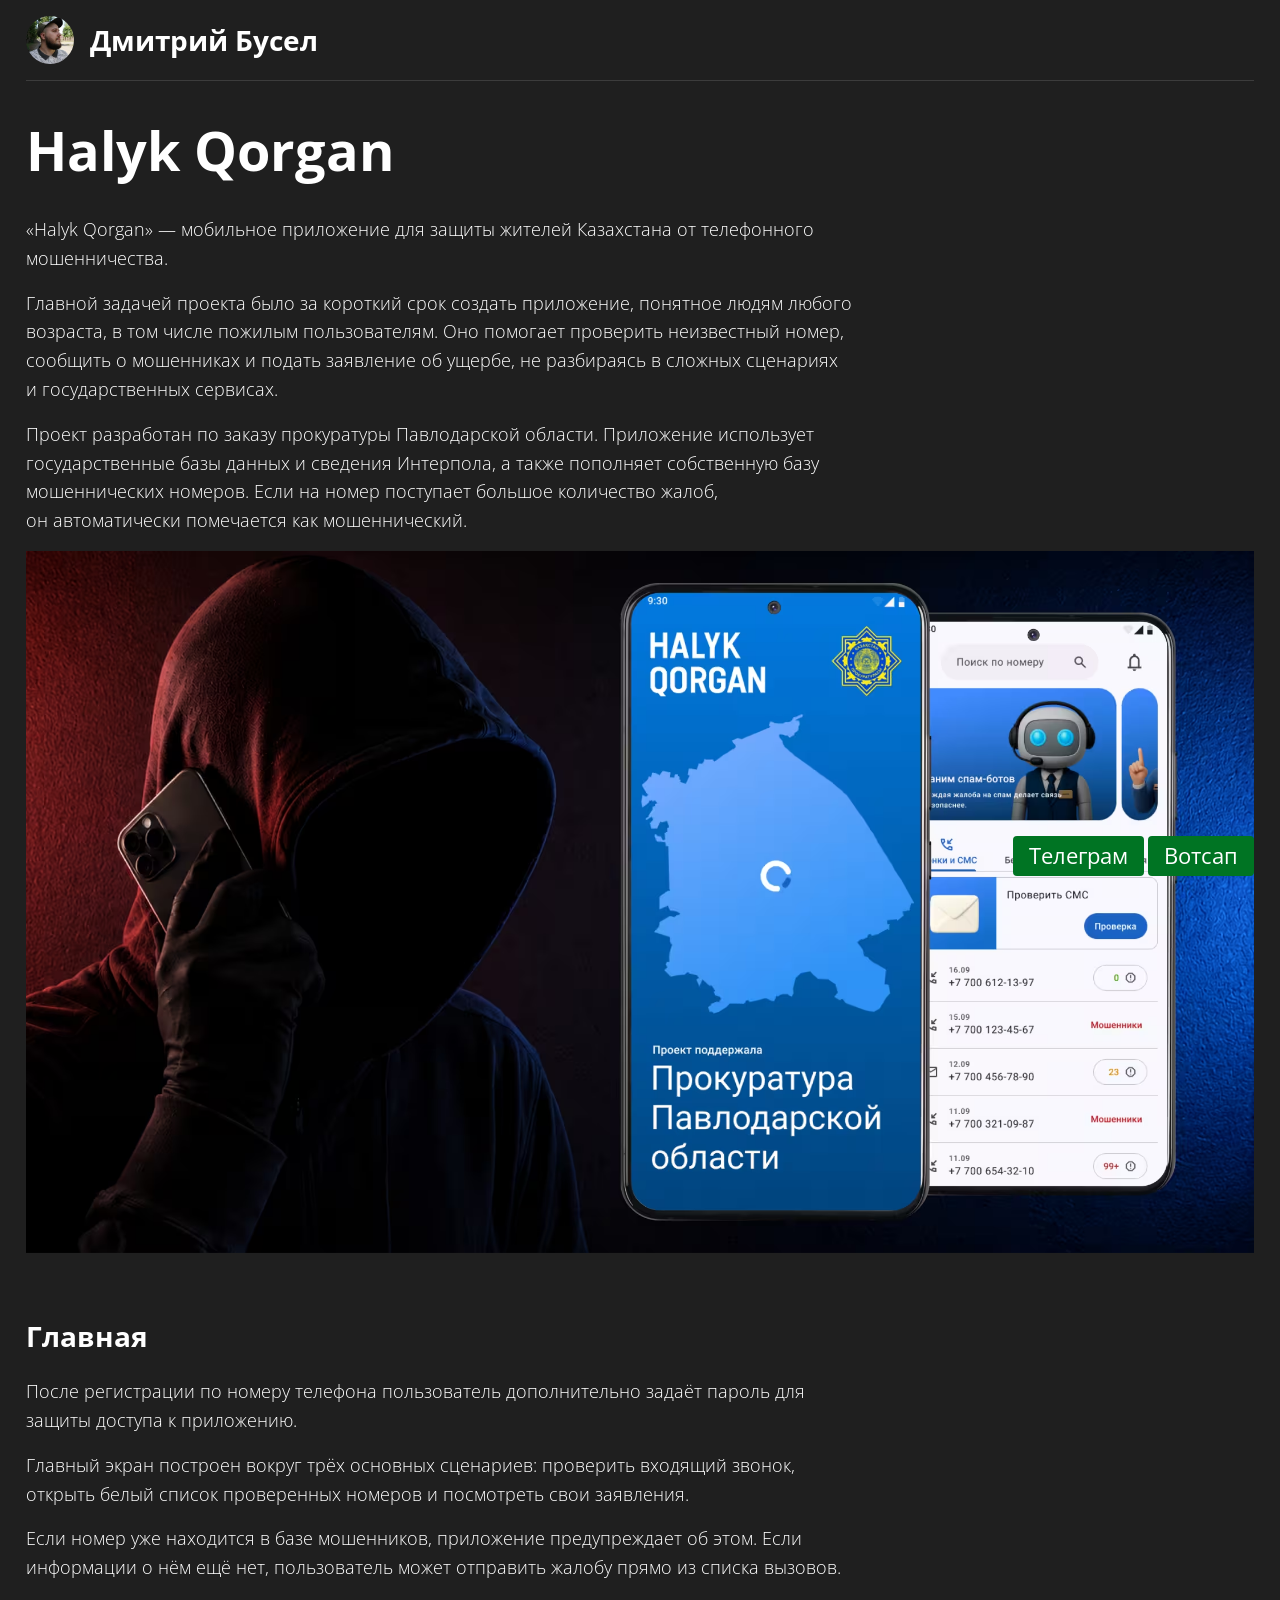
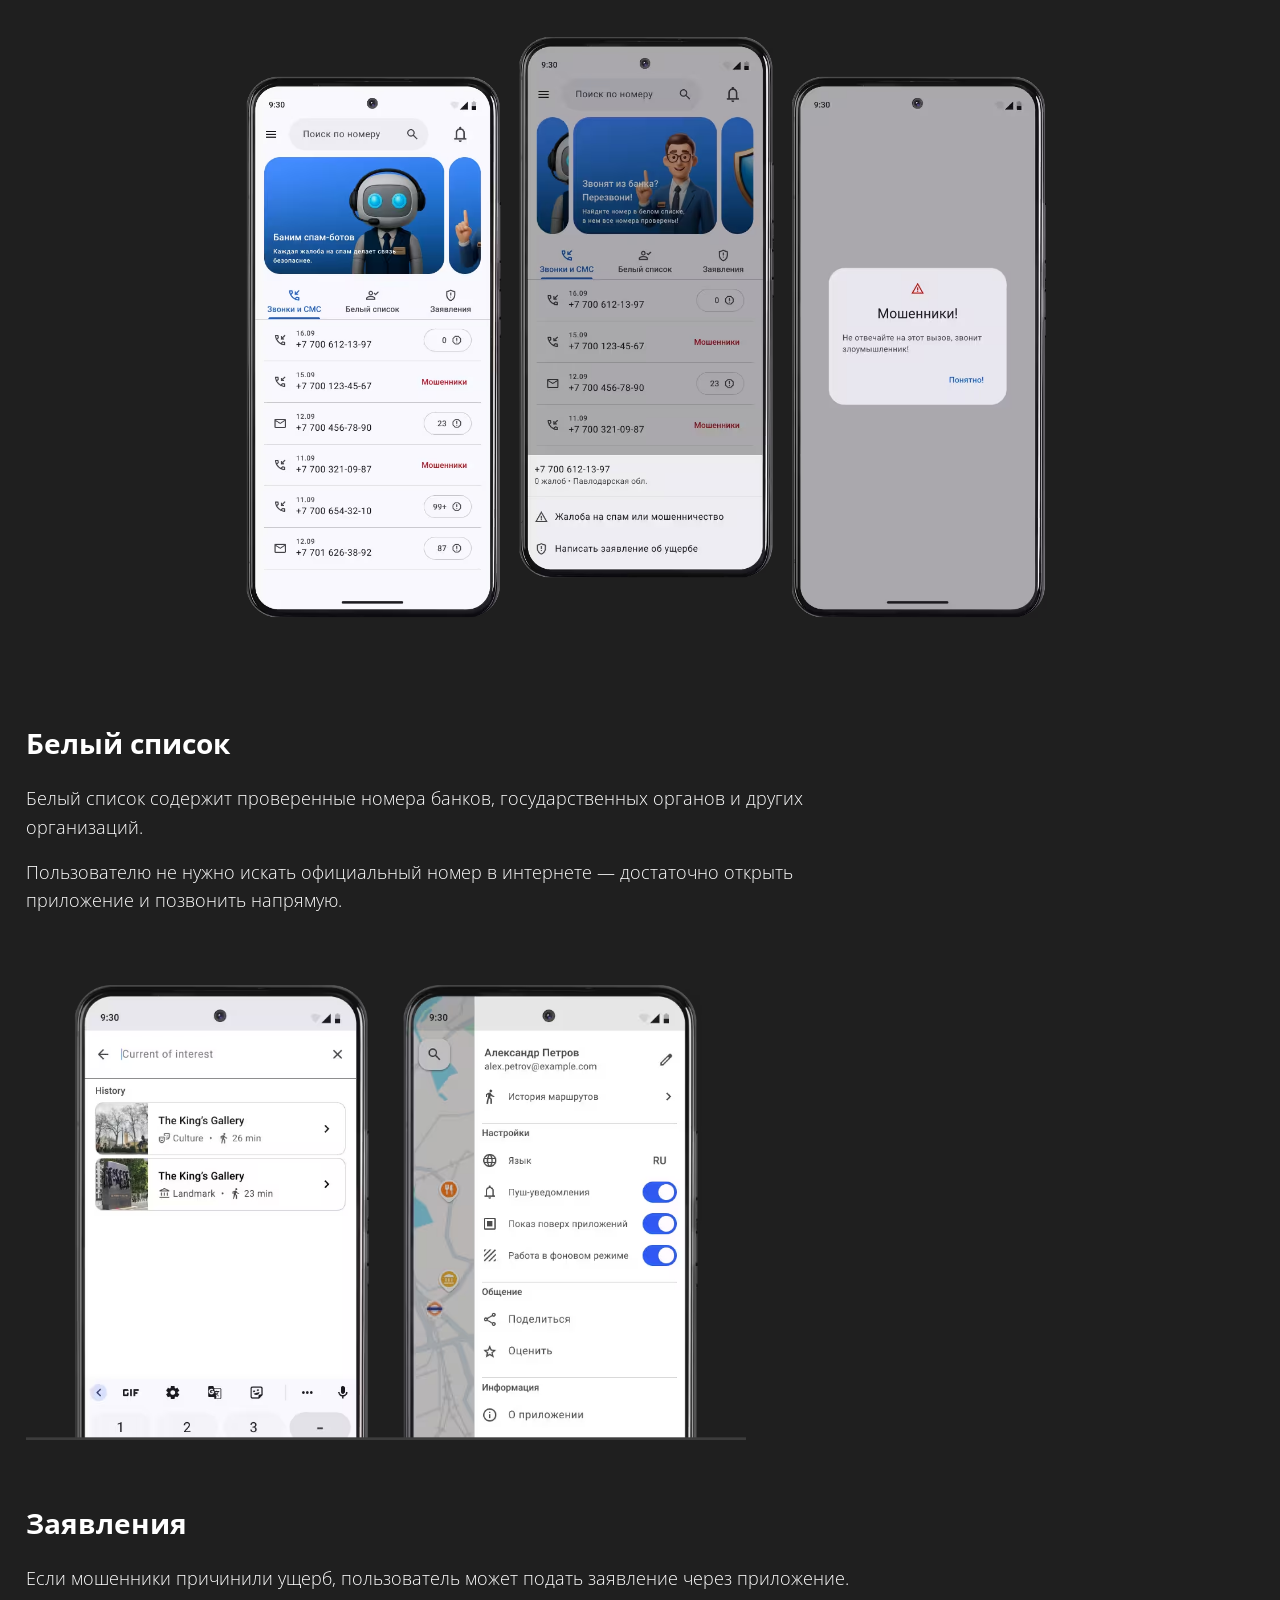
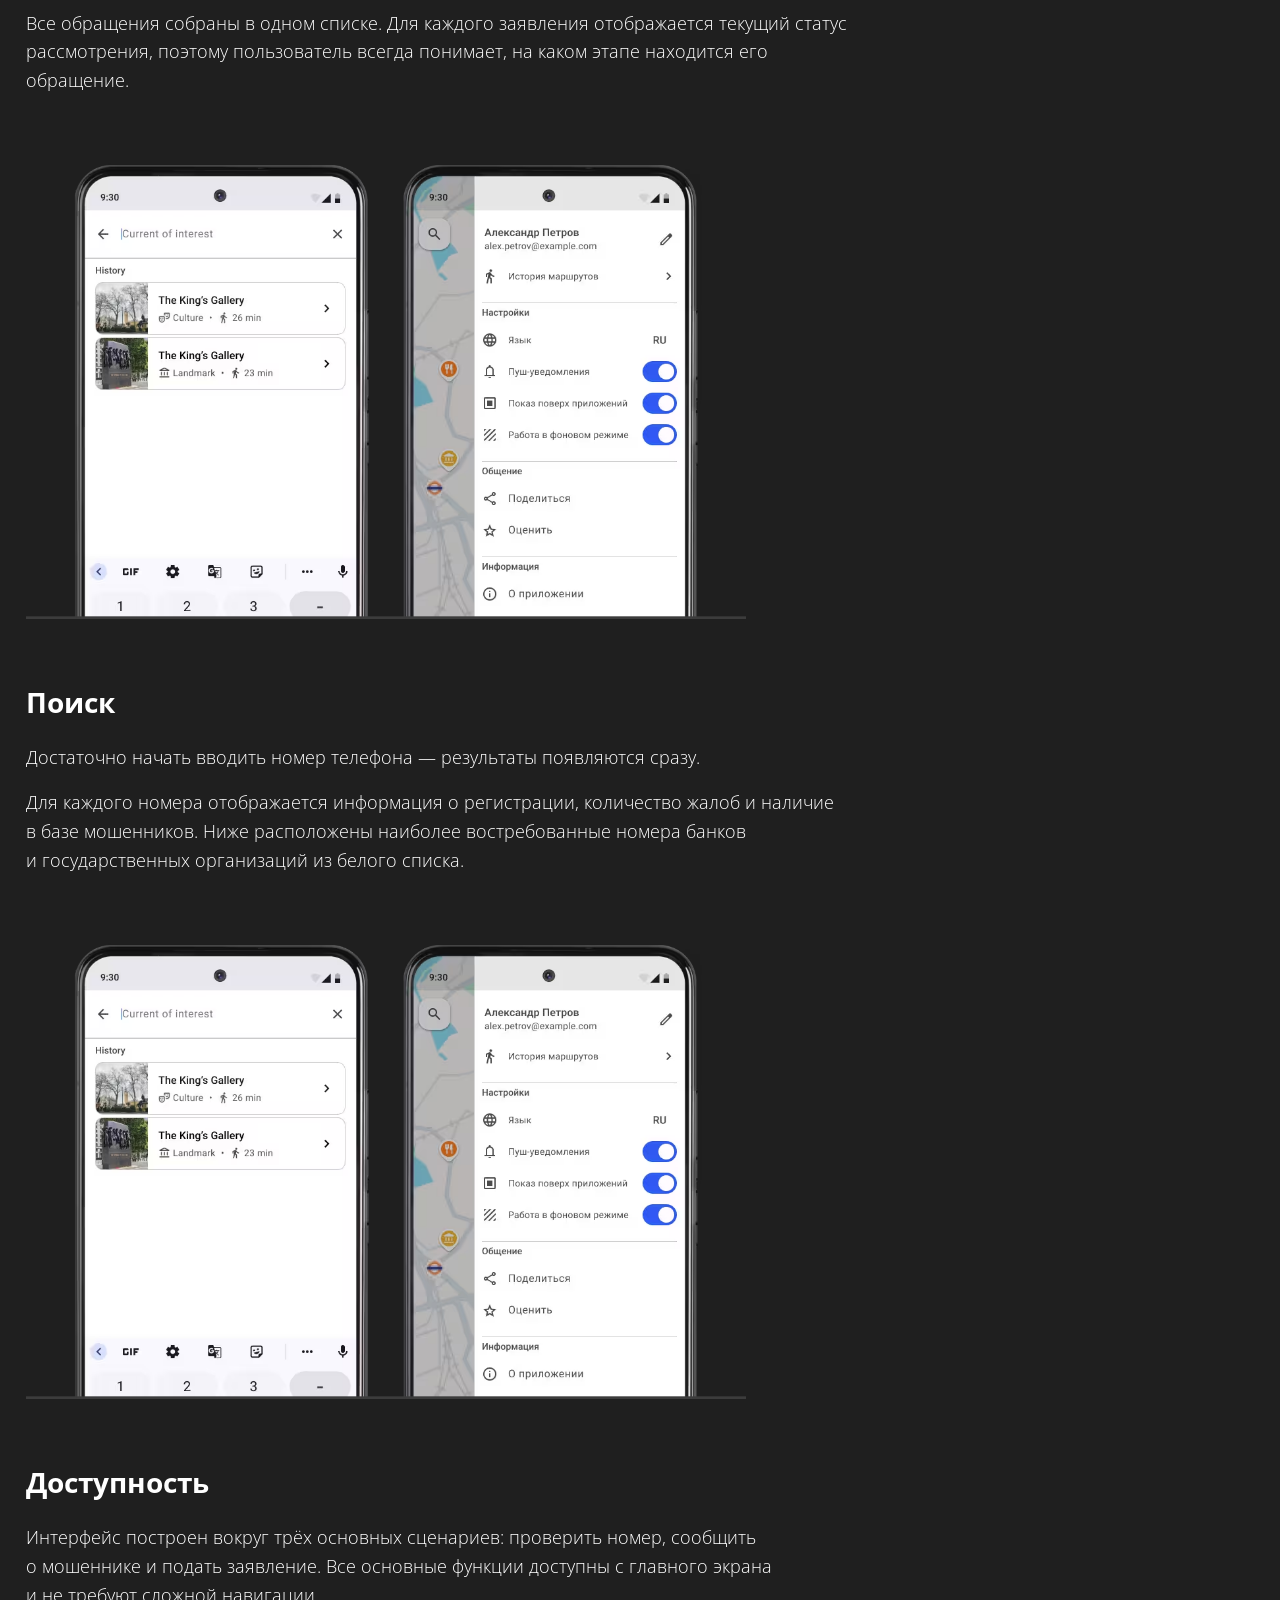
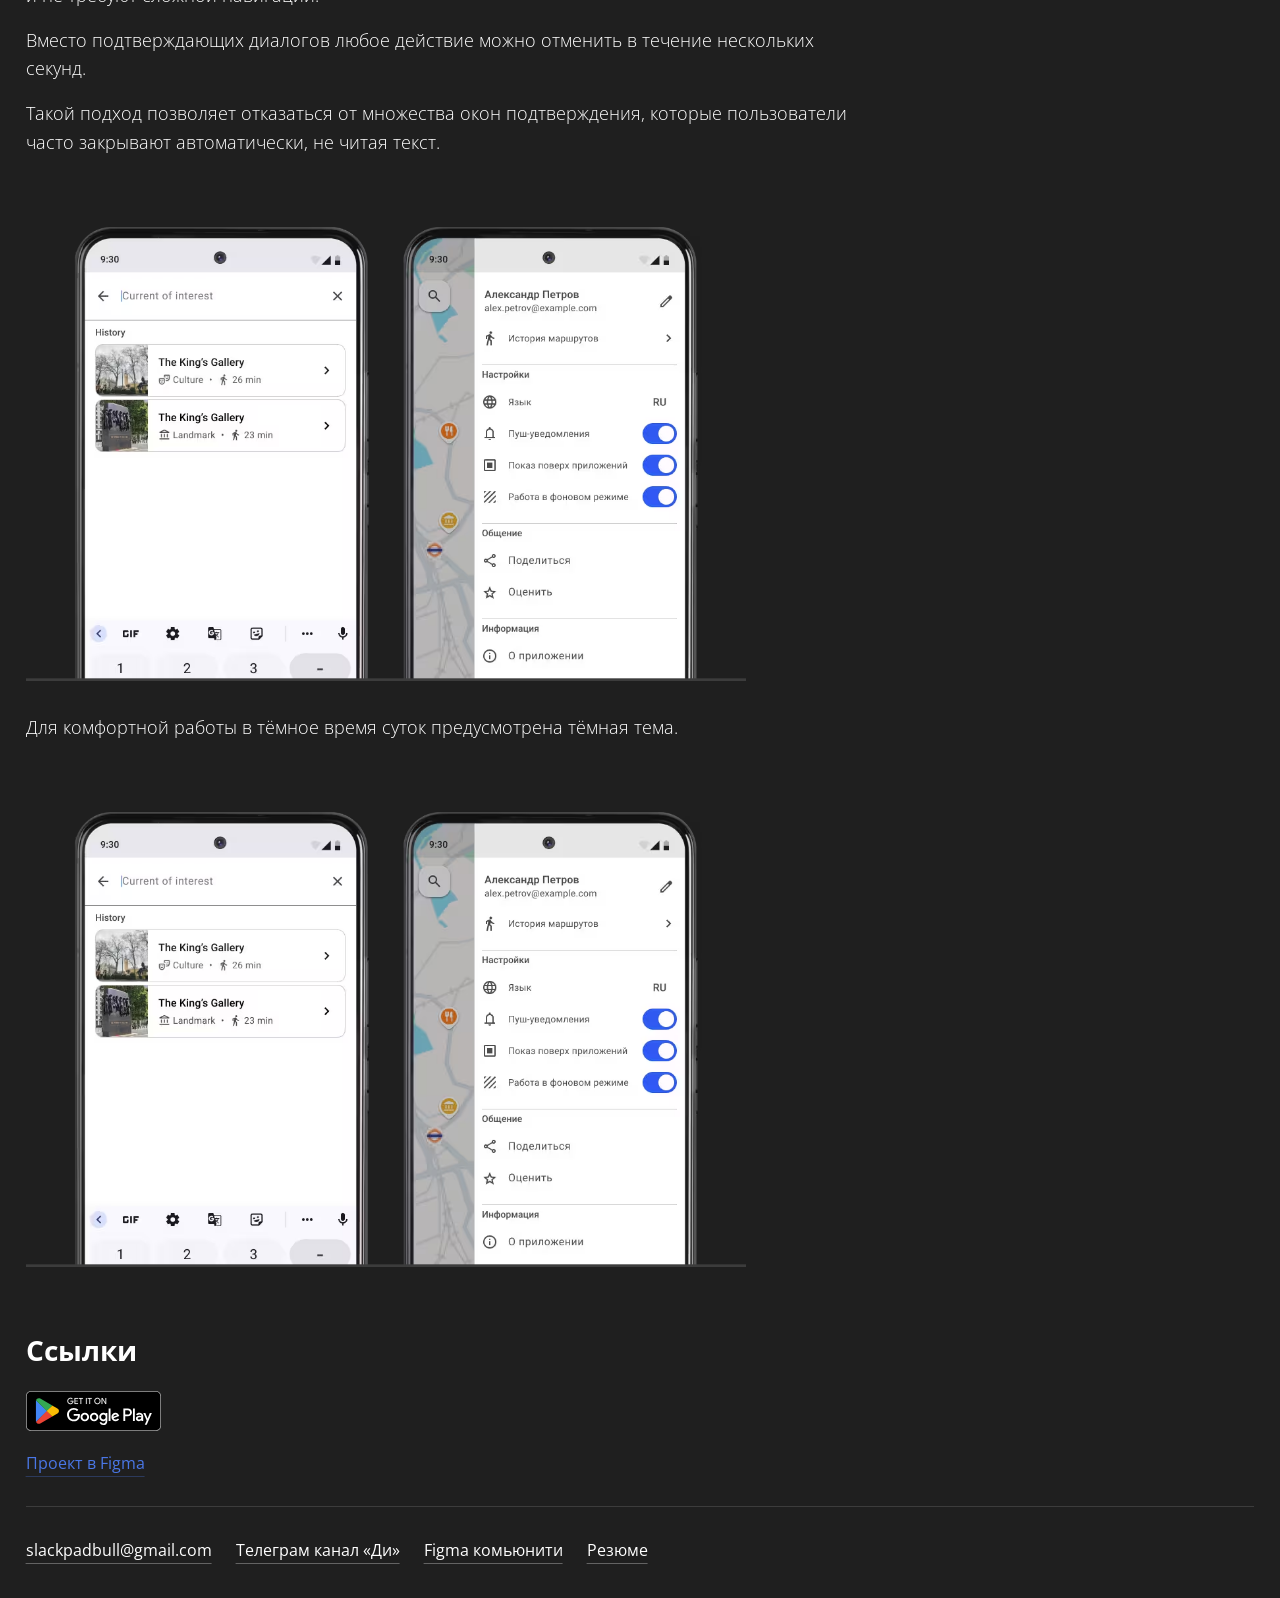
==== HalykQorgan/index.html @ b325e87c "update" ====
<!DOCTYPE html>
<html lang="ru">

<head>
  <meta charset="UTF-8">
  <meta name="viewport" content="width=device-width, initial-scale=1.0">

  <title>Приложение против мошенников</title>
  <link rel="icon" href="../assets/images/favicon.ico" type="image/x-icon" />

  <meta property="og:title" content="Приложение против мошенников" />
  <meta property="og:description"
    content="Приложение помогает определить подозрительные номера, проверить контакты банков и&nbsp;государственных организаций, сообщить о&nbsp;мошенниках и&nbsp;подать заявление, если преступникам удалось завладеть деньгами." />
  <meta property="og:image" content="./images/preview.jpg" />

  <link rel="preconnect" href="https://fonts.googleapis.com">
  <link rel="preconnect" href="https://fonts.gstatic.com" crossorigin>
  <link href="https://fonts.googleapis.com/css2?family=Open+Sans:ital,wght@0,300..800;1,300..800&display=swap"
    rel="stylesheet">

  <link rel="stylesheet" href="../assets/css/style.css">
</head>

<body>
  <header>
    <a class="me" href="/">
      <img src="../assets/images/avatar.avif" alt="" width="48" height="48">
      <h2>Дмитрий Бусел</h2>
    </a>
  </header>
  <main>
    <div class="project-loyaut">

      <h1>Halyk Qorgan</h1>
      <p>&laquo;Halyk Qorgan&raquo;&nbsp;&mdash; мобильное приложение для защиты жителей Казахстана от&nbsp;телефонного мошенничества.
      </p>
      <p>Главной задачей проекта было за&nbsp;короткий срок создать приложение, понятное людям любого возраста, в&nbsp;том числе пожилым пользователям. Оно помогает проверить неизвестный номер, сообщить о&nbsp;мошенниках и&nbsp;подать заявление об&nbsp;ущербе, не&nbsp;разбираясь в&nbsp;сложных сценариях и&nbsp;государственных сервисах.
      </p>
      <p>Проект разработан по&nbsp;заказу прокуратуры Павлодарской области. Приложение использует государственные базы данных и&nbsp;сведения Интерпола, а&nbsp;также пополняет собственную базу мошеннических номеров. Если на&nbsp;номер поступает большое количество жалоб, он&nbsp;автоматически помечается как мошеннический.
      </p>
      <div class="project-photo fill">
        <img src="./images/main.avif" alt="Приложение против мошенников">
        <!-- <p>Текст под фото</p> -->
      </div>

      <h2>Главная</h2>
      <p>После регистрации по&nbsp;номеру телефона пользователь дополнительно задаёт пароль для защиты доступа к&nbsp;приложению.
      </p>
      <p>Главный экран построен вокруг трёх основных сценариев: проверить входящий звонок, открыть белый список проверенных номеров и&nbsp;посмотреть свои заявления.</p>
      <p>Если номер уже находится в&nbsp;базе мошенников, приложение предупреждает об&nbsp;этом. Если информации о&nbsp;нём ещё нет, пользователь может отправить жалобу прямо из&nbsp;списка вызовов.</p>
      <div class="project-photo fill">
        <img src="./images/interface.avif" alt="Главная">
        <!-- <p>Текст под фото</p> -->
      </div>

      <H2>Белый список</H2>
      <P>Белый список содержит проверенные номера банков, государственных органов и&nbsp;других организаций.</P>
      <P>Пользователю не&nbsp;нужно искать официальный номер в&nbsp;интернете&nbsp;&mdash; достаточно открыть приложение и&nbsp;позвонить напрямую.</P>
      <div class="project-photo">
        <img src="./images/navigation.avif" alt="Белый список">
        <!-- <p>Текст под фото</p> -->
      </div>
      
      <h2>Заявления</h2>
      <p>Если мошенники причинили ущерб, пользователь может подать заявление через приложение.</p>
      <p>Все обращения собраны в&nbsp;одном списке. Для каждого заявления отображается текущий статус рассмотрения, поэтому пользователь всегда понимает, на&nbsp;каком этапе находится его обращение.</p>
      <div class="project-photo">
        <img src="./images/navigation.avif" alt="Заявления">
        <!-- <p>Текст под фото</p> -->
      </div>

      <h2>Поиск</h2>
      <p>Достаточно начать вводить номер телефона&nbsp;&mdash; результаты появляются сразу.</p>
      <p>Для каждого номера отображается информация о&nbsp;регистрации, количество жалоб и&nbsp;наличие в&nbsp;базе мошенников. Ниже расположены наиболее востребованные номера банков и&nbsp;государственных организаций из&nbsp;белого списка.</p>
      <div class="project-photo">
        <img src="./images/navigation.avif" alt="Поиск">
        <!-- <p>Текст под фото</p> -->
      </div>

      <h2>Доступность</h2>
      <p>Интерфейс построен вокруг трёх основных сценариев: проверить номер, сообщить о&nbsp;мошеннике и&nbsp;подать заявление. Все основные функции доступны с&nbsp;главного экрана и&nbsp;не&nbsp;требуют сложной навигации.</p>
      <p>Вместо подтверждающих диалогов любое действие можно отменить в&nbsp;течение нескольких секунд.</p>
      <p>Такой подход позволяет отказаться от&nbsp;множества окон подтверждения, которые пользователи часто закрывают автоматически, не&nbsp;читая текст.</p>
      <div class="project-photo">
        <img src="./images/navigation.avif" alt="Возможность ошибиться">
        <!-- <p>Текст под фото</p> -->
      </div>
      <p>Для комфортной работы в&nbsp;тёмное время суток предусмотрена тёмная тема.</p>
      <div class="project-photo">
        <img src="./images/navigation.avif" alt="Темная тема">
        <!-- <p>Текст под фото</p> -->
      </div>

      <h2>Ссылки</h2>

      <div class="store">
        <!-- <a class="store-button" data-store="ios" aria-label="Скачать в App Store"
          href="https://apps.apple.com/app/id6761536471">
          <img src="../assets/images/apple-badge.svg" alt="Скачать в App Store">
        </a> -->
        <a class="store-button" data-store="android" aria-label="Скачайте в Google Play"
          href="https://play.google.com/store/apps/details?id=org.nothink.travel">
          <img src="../assets/images/google-play-badge.svg" alt="Скачайте в Google Play">
        </a>
      </div>

      <a
        href="https://www.figma.com/design/fKCgX1gH9lxSCgrVWCpdST/%D0%9F%D1%80%D0%B8%D0%BB%D0%BE%D0%B6%D0%B5%D0%BD%D0%B8%D0%B5-%D0%B4%D0%BB%D1%8F-%D0%BF%D1%80%D0%BE%D0%B3%D1%83%D0%BB%D0%BE%D0%BA?node-id=0-1&t=gXDpwnlabwWpsaX4-1">Проект
        в Figma</a>
      </div>
    </div>

  </main>

  <footer>
    <a href="mailto:slackpadbull@gmail.com" >slackpadbull@gmail.com</a>
    <a href="tg://resolve?domain=didi_designer" target="_blank">Телеграм канал «Ди»</a>
    <a href="https://www.figma.com/@didi_designer" target="_blank">Figma комьюнити</a>
    <a href="https://docs.google.com/document/d/1TFCqY5TrbKjgYmMGzJi4ApslbBW3cc6D/edit?usp=sharing&ouid=107057437017257442245&rtpof=true&sd=true"
      target="_blank">Резюме</a>
    <div class="empty"></div>
  </footer>

  <div class="contact">
    <a href="tg://resolve?domain=Busel_Dmitry" class="btn">Телеграм</a>
    <a href="https://wa.me/77007794467" target="_blank" class="btn">Вотсап</a>
  </div>
</body>

</html>
---- assets/css/style.css ----
:root {
    --bg: #1f1f1f;
    --text: #ffffff;
    --link: #4a77e6;
    --accent: #007423;
    --border: #3c3c3c;
    --radius: 4px;
}
* {
    box-sizing: border-box;
    margin: 0;
}
body {
    font-family: 'Open Sans', Arial, sans-serif;
    background: var(--bg);
    color: var(--text);
    min-height: 100vh;
    display: flex;
    flex-direction: column;
    justify-content:center;
}
main,
footer,
header,
.contact {
    width: 96%;
    margin: 0 auto;
    max-width: 1540px;
}

.contact {
    position:fixed;
    bottom: 24px;
    display: flex;
    justify-content: flex-end;
    gap: 4px;
    left: 0; 
    right: 0;
    margin: 0 auto;
    pointer-events: none;
}

h1 {
    font-size: 54px;
    font-weight: 700;
}
@media (max-width: 800px) {
    h1 {
        font-size: 34px;
    }
}
h2 {
    font-size: 28px;
    font-weight: 700;
}
p {
    font-size: 18px;
    max-width: 840px;
    line-height: 1.6;
    font-weight: 300;
}
a {
    color: var(--link);
    text-decoration: underline;
    text-underline-offset: 40%;
    text-decoration-thickness: 1px;
    text-decoration-color: color-mix(in srgb, var(--link) 30%, transparent);
    transition: 0.2s;
    font-weight: 400;
}
a:hover {
    color: var(--accent);
    text-decoration-color: color-mix(in srgb, var(--accent) 30%, transparent);
}
.btn {
    width: fit-content;
    align-items: center;
    justify-content: center;
    gap: 4px;
    padding: 4px 16px 6px;
    border-radius: var(--radius);
    text-decoration: none;
    color: var(--text);
    font-size: 22px;
    letter-spacing: 3%;
    background-color: var(--accent);
    transition: 0.2s;
    pointer-events:fill;
}
.btn:hover {
    background-color: color-mix(in srgb, var(--accent) 80%, transparent);
    color: var(--text);
}

.avatar {
    margin-top: 24px;
    position: relative;
}

.decor {
    color: var(--border);
    position: absolute;
    z-index: 1;
    border: 2px solid var(--border);
    top: -10px;
    left: 10px;
    width: 180px;
    height: 180px;
}

.avatar img {
    position: relative;
    width: 180px;
    height: 180px;
    background-color: var(--white);
    overflow: hidden; /* обрезаем лишнее */
    z-index: 2;
}

.avatar-mobile {
    display: none;
}

@media (max-width: 800px) {
    .avatar-desctop {
        display: none;
    }
    .avatar-mobile {
        display:block;
    }
}

/* =========================
LOYAUT
============================ */

main {
    display: flex;
    flex-direction: column;
    gap: 32px;
    padding: 32px 0;
    flex: 1;
}

.hero {
    display: flex;
    align-items: center;
    gap: 64px;
    padding-bottom: 32px;
    border-bottom: 1px solid var(--border);
}

.about {
    display: flex;
    flex-direction: column;
    gap: 24px;
    flex-grow: 1;
}

.about p {
    max-width: 900px;
}

.portfolio,
.portfolio-container {
    display: flex;
    flex-direction: column;
    gap: 32px;
}
.portfolio-cards {
    display: flex;
    flex-wrap: wrap;
    gap: 24px 16px;
}

.card {
    display: inline-flex;
    flex-direction: column;
    gap: 8px;
    min-width: 220px;
    cursor: pointer;
}
.card-image {
    height: 220px;
}
.card-image img {
    height: 100%;
    width: auto;
    display: block;
}
.card-title {
    height: 54px;
    width: 0;
    min-width: 100%;
    overflow: hidden;
    font-weight: 400;
}

footer {
    padding: 32px 300px 32px 0;
    display: flex;
    flex-wrap: wrap;
    gap: 16px 24px;
    border-top: 1px solid var(--border);
}
footer a,
.me {
    white-space: nowrap;
    color: #fff;
    text-decoration-color: color-mix(in srgb, var(--text) 30%, transparent);
}
footer .empty {
    height: 27px;
    width: 79px;
}

header {
    display: flex;
    gap: 12px;
    padding: 16px 0;
    border-bottom: 1px solid var(--border);
}

.me {
    display: inline-flex;
    align-items: center;
    text-decoration: none;
    gap: 16px;
}
.me img {
    border-radius: 100%;
}

.project-loyaut {
    display: flex;
    flex-direction: column;
    gap: 16px;
}

.project-loyaut h1 {
    margin-bottom: 12px;
}
.project-loyaut h2 {
    margin-top: 32px;
    margin-bottom: 6px;
}
.project-loyaut img {
    width: 100%;
}

.project-photo {
    display: flex;
    flex-direction: column;
    gap: 8px;
    max-width: 720px;
    margin-bottom: 16px;
}

.project-photo p {
    font-size: 16px;
}

.fill {
    max-width: none;
}

.store {
    display: flex;
    gap: 8px;
}

.store-button {
    width: 135px;
}
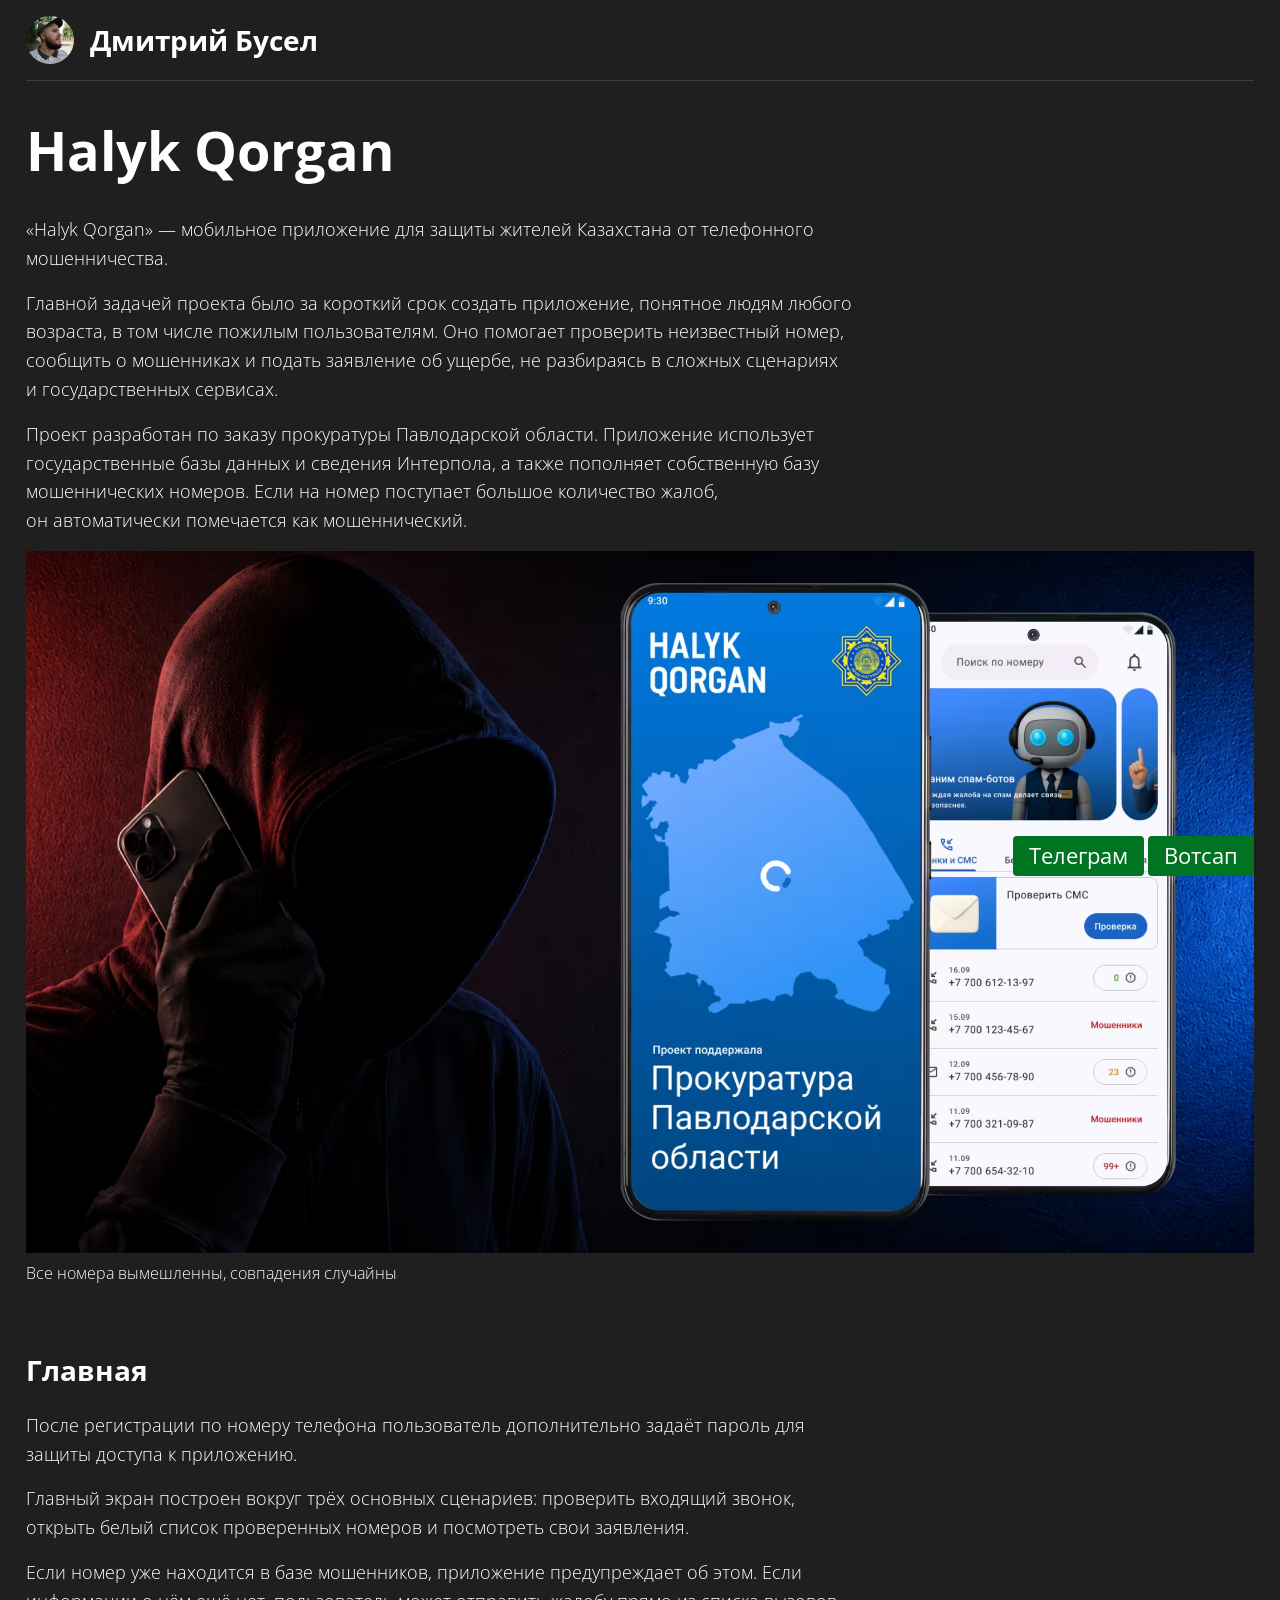
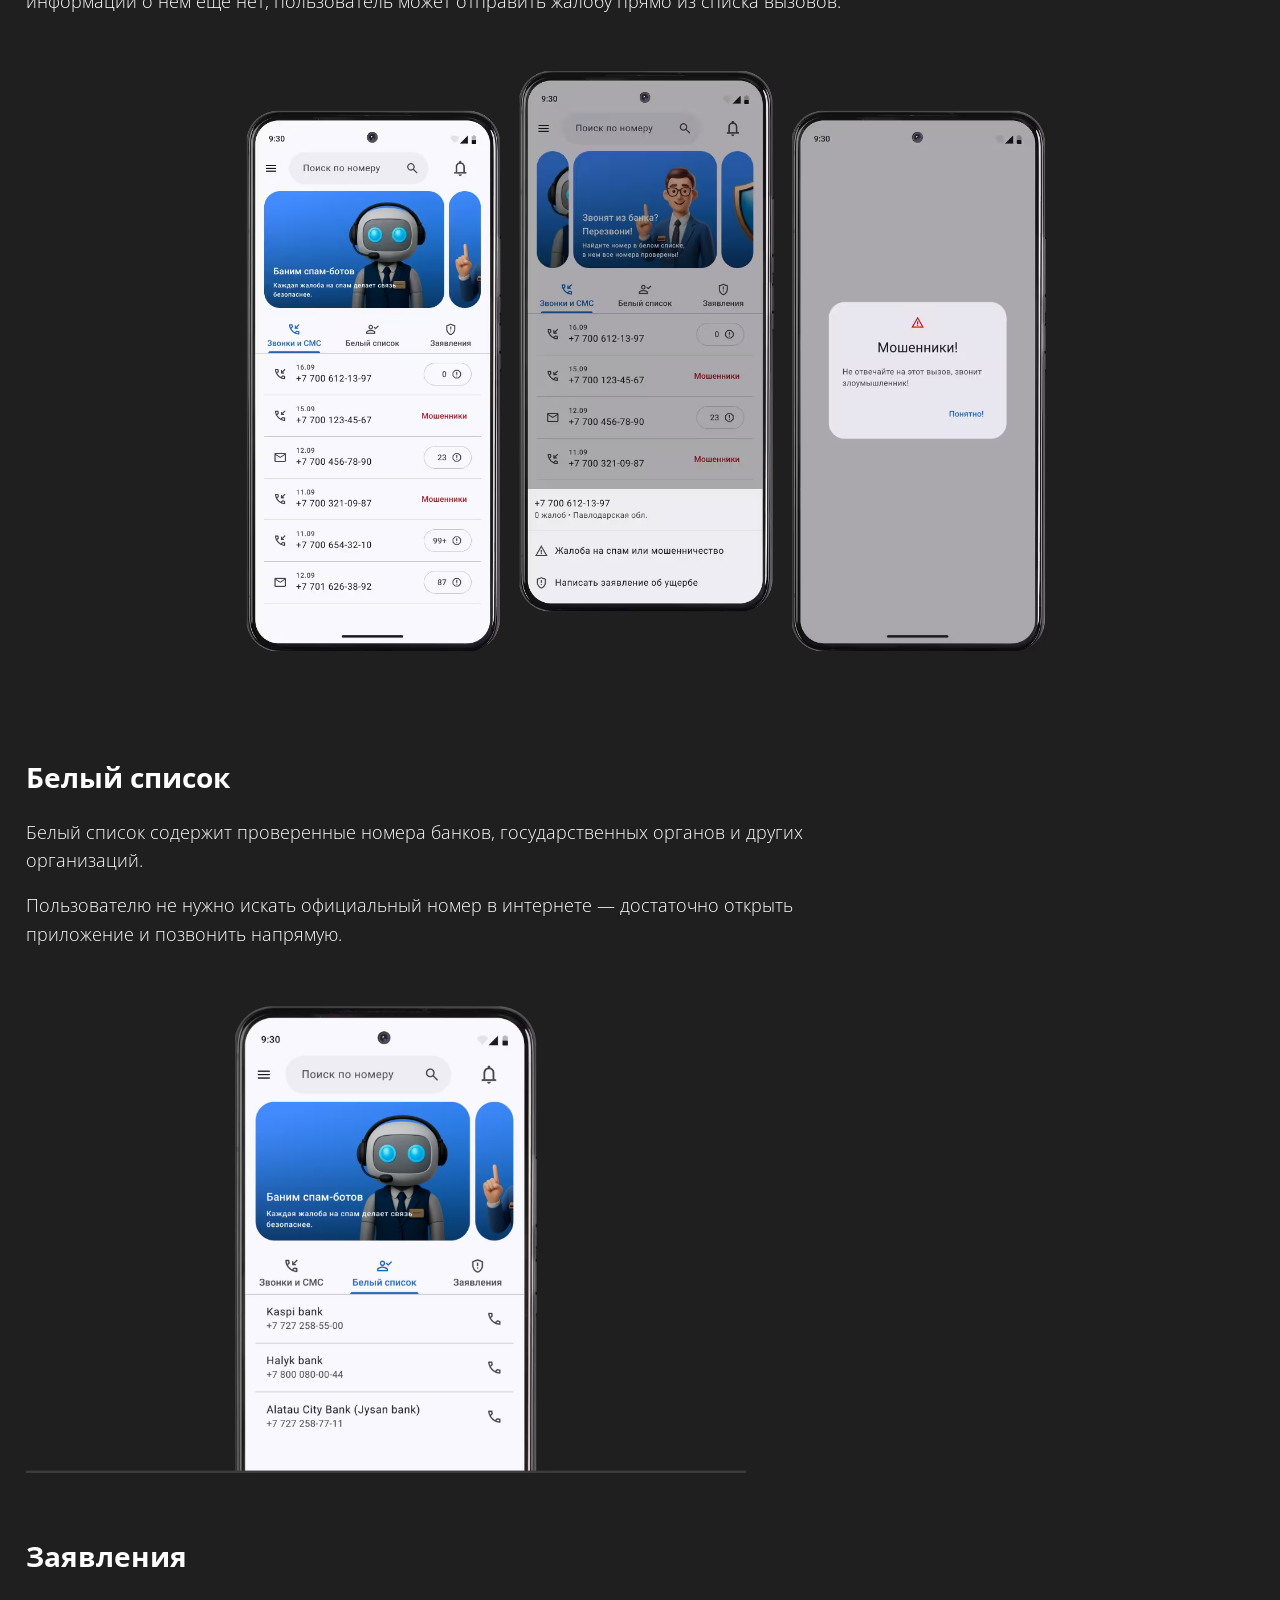
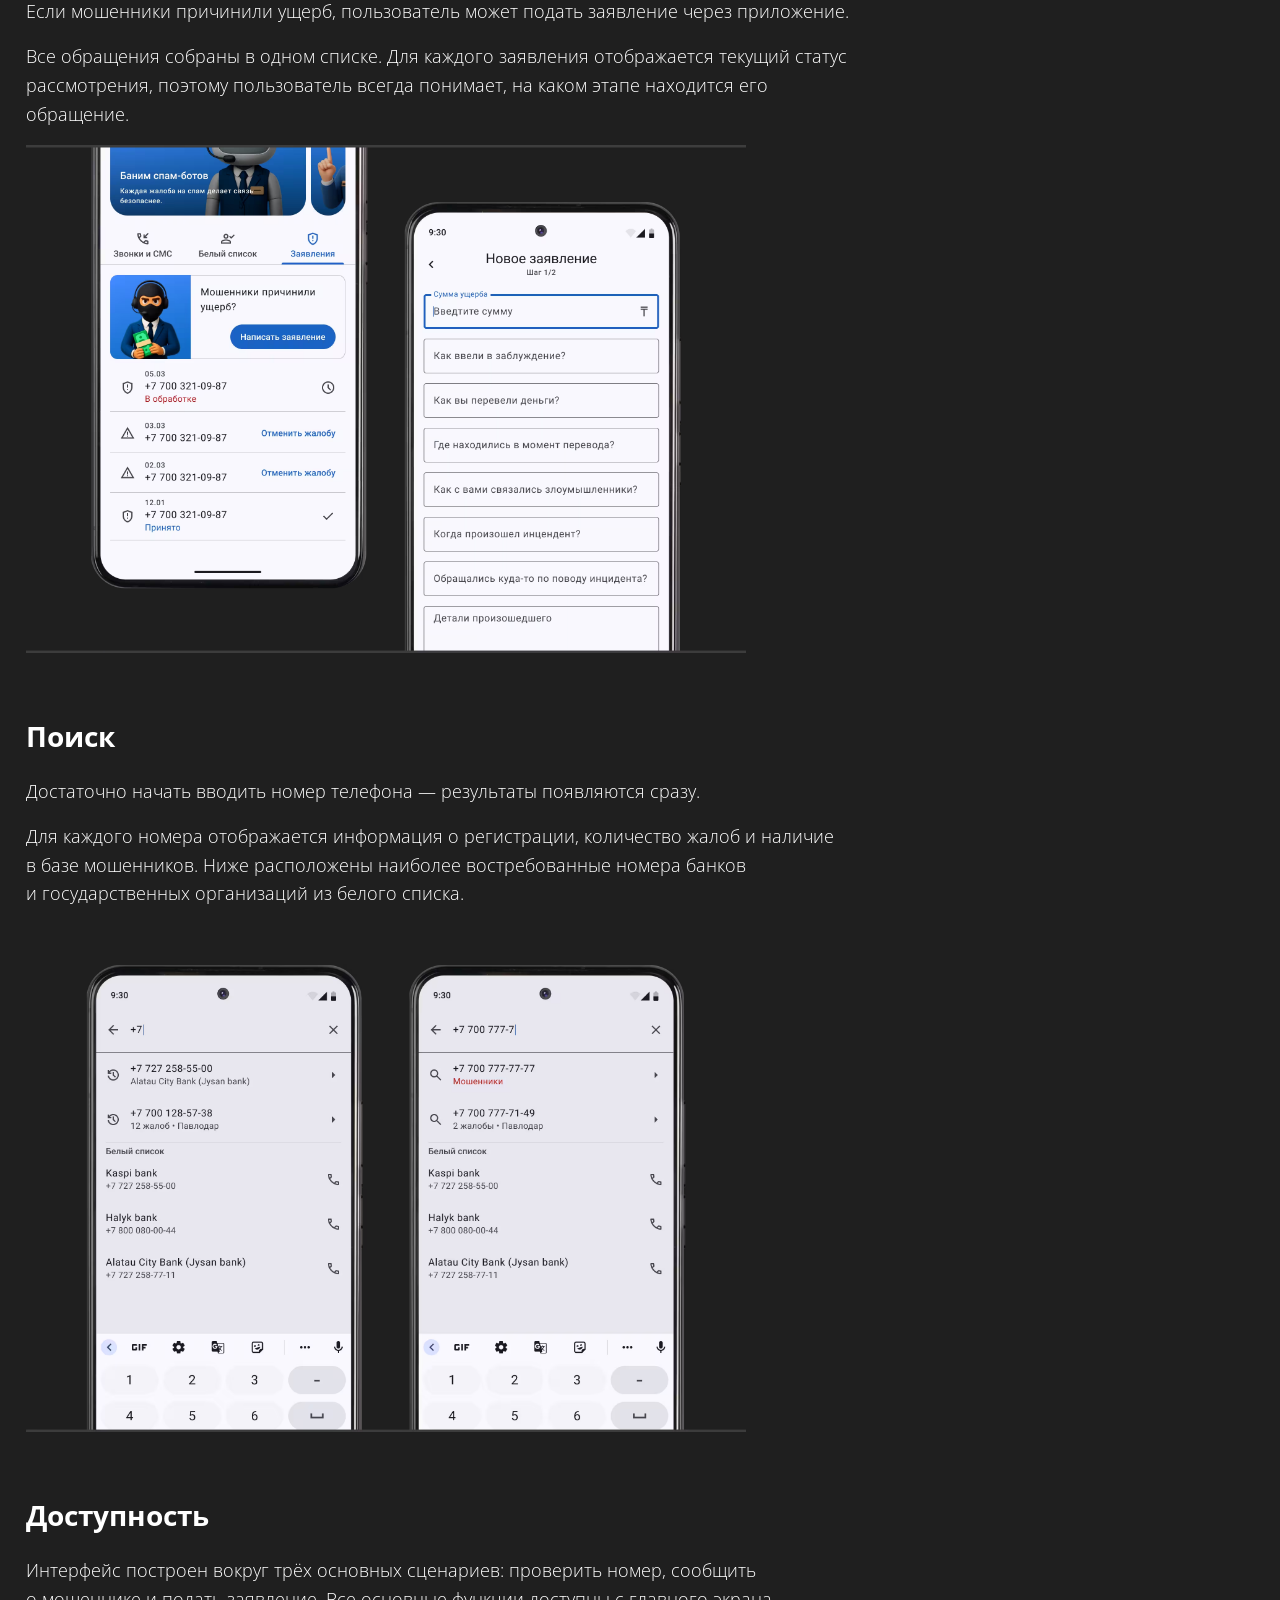
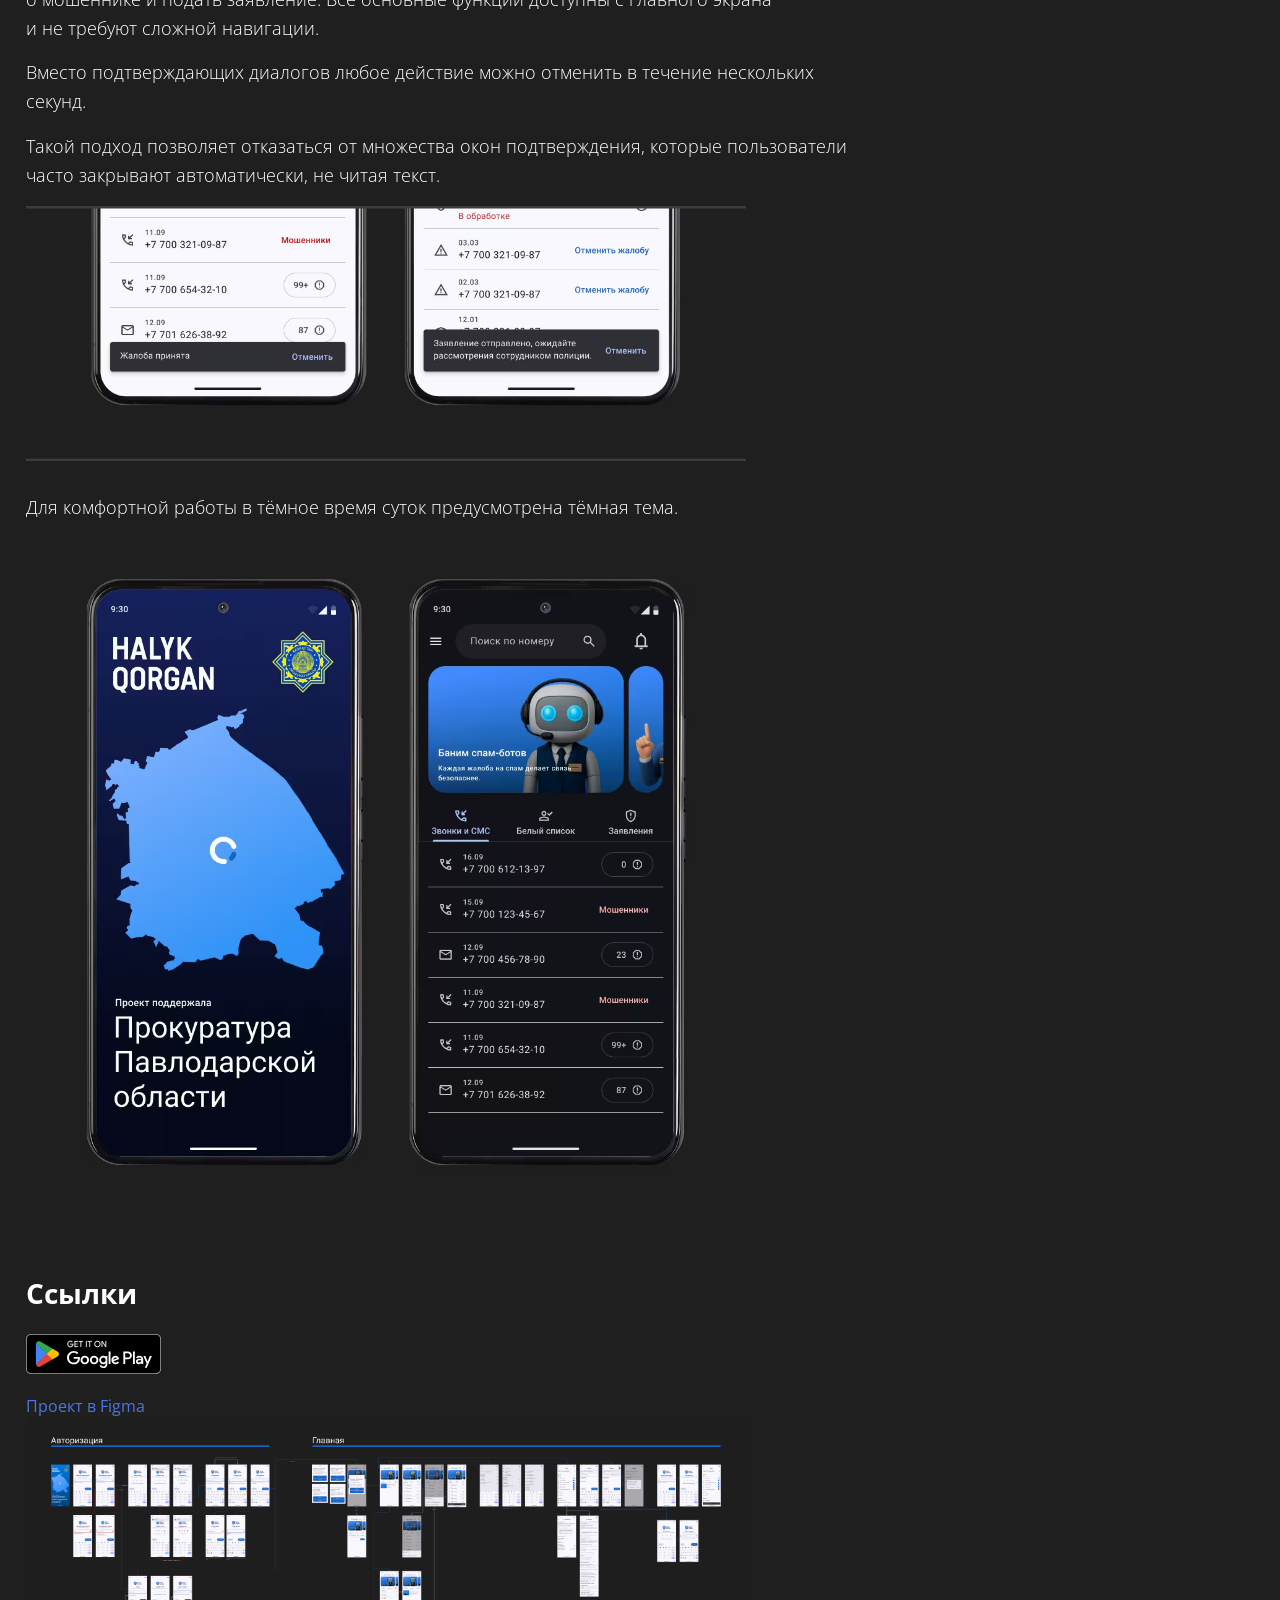
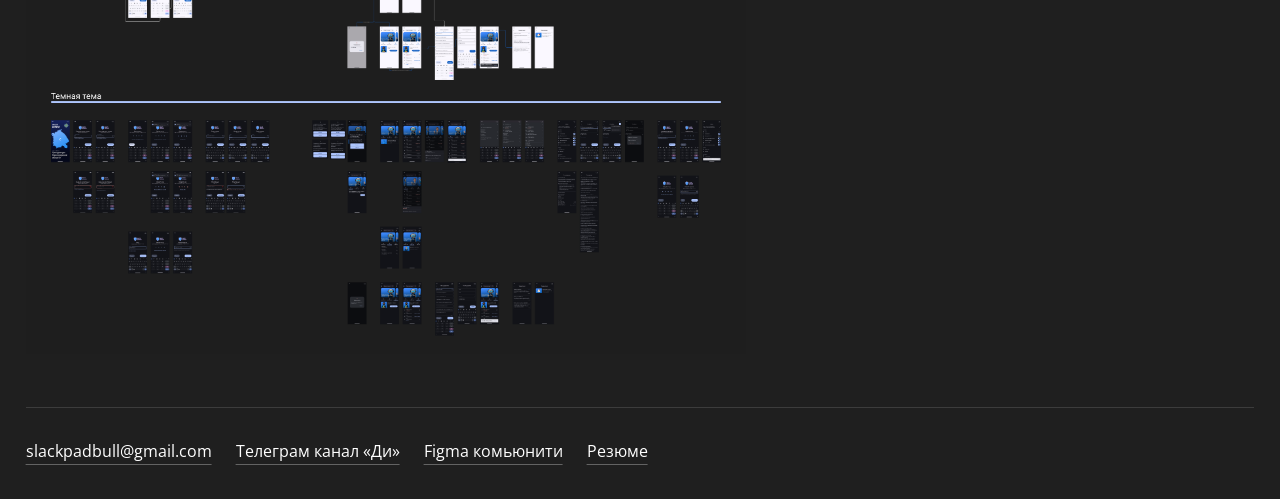
==== commit 2a122218: "update" ====
--- a/HalykQorgan/index.html
+++ b/HalykQorgan/index.html
@@ -10,7 +10,7 @@
 
   <meta property="og:title" content="Приложение против мошенников" />
   <meta property="og:description"
-    content="Приложение помогает определить подозрительные номера, проверить контакты банков и&nbsp;государственных организаций, сообщить о&nbsp;мошенниках и&nbsp;подать заявление, если преступникам удалось завладеть деньгами." />
+    content="Помогает выявить мошенников, проверить номера банков и&nbsp;подать заявление о&nbsp;финансовом ущербе." />
   <meta property="og:image" content="./images/preview.jpg" />
 
   <link rel="preconnect" href="https://fonts.googleapis.com">
@@ -40,7 +40,7 @@
       </p>
       <div class="project-photo fill">
         <img src="./images/main.avif" alt="Приложение против мошенников">
-        <!-- <p>Текст под фото</p> -->
+        <p>Все номера вымешленны, совпадения случайны</p>
       </div>
 
       <h2>Главная</h2>
@@ -57,7 +57,7 @@
       <P>Белый список содержит проверенные номера банков, государственных органов и&nbsp;других организаций.</P>
       <P>Пользователю не&nbsp;нужно искать официальный номер в&nbsp;интернете&nbsp;&mdash; достаточно открыть приложение и&nbsp;позвонить напрямую.</P>
       <div class="project-photo">
-        <img src="./images/navigation.avif" alt="Белый список">
+        <img src="./images/white.avif" alt="Белый список">
         <!-- <p>Текст под фото</p> -->
       </div>
       
@@ -65,7 +65,7 @@
       <p>Если мошенники причинили ущерб, пользователь может подать заявление через приложение.</p>
       <p>Все обращения собраны в&nbsp;одном списке. Для каждого заявления отображается текущий статус рассмотрения, поэтому пользователь всегда понимает, на&nbsp;каком этапе находится его обращение.</p>
       <div class="project-photo">
-        <img src="./images/navigation.avif" alt="Заявления">
+        <img src="./images/statement.avif" alt="Заявления">
         <!-- <p>Текст под фото</p> -->
       </div>
 
@@ -73,7 +73,7 @@
       <p>Достаточно начать вводить номер телефона&nbsp;&mdash; результаты появляются сразу.</p>
       <p>Для каждого номера отображается информация о&nbsp;регистрации, количество жалоб и&nbsp;наличие в&nbsp;базе мошенников. Ниже расположены наиболее востребованные номера банков и&nbsp;государственных организаций из&nbsp;белого списка.</p>
       <div class="project-photo">
-        <img src="./images/navigation.avif" alt="Поиск">
+        <img src="./images/search.avif" alt="Поиск">
         <!-- <p>Текст под фото</p> -->
       </div>
 
@@ -82,31 +82,36 @@
       <p>Вместо подтверждающих диалогов любое действие можно отменить в&nbsp;течение нескольких секунд.</p>
       <p>Такой подход позволяет отказаться от&nbsp;множества окон подтверждения, которые пользователи часто закрывают автоматически, не&nbsp;читая текст.</p>
       <div class="project-photo">
-        <img src="./images/navigation.avif" alt="Возможность ошибиться">
+        <img src="./images/cancellation.avif" alt="Возможность ошибиться">
         <!-- <p>Текст под фото</p> -->
       </div>
       <p>Для комфортной работы в&nbsp;тёмное время суток предусмотрена тёмная тема.</p>
       <div class="project-photo">
-        <img src="./images/navigation.avif" alt="Темная тема">
+        <img src="./images/dark.avif" alt="Темная тема">
         <!-- <p>Текст под фото</p> -->
       </div>
-
+      
       <h2>Ссылки</h2>
-
+      
       <div class="store">
         <!-- <a class="store-button" data-store="ios" aria-label="Скачать в App Store"
-          href="https://apps.apple.com/app/id6761536471">
+        href="https://apps.apple.com/app/id6761536471">
           <img src="../assets/images/apple-badge.svg" alt="Скачать в App Store">
         </a> -->
         <a class="store-button" data-store="android" aria-label="Скачайте в Google Play"
-          href="https://play.google.com/store/apps/details?id=org.nothink.travel">
+        href="https://play.google.com/store/apps/details?id=org.nothink.travel">
           <img src="../assets/images/google-play-badge.svg" alt="Скачайте в Google Play">
         </a>
       </div>
-
-      <a
-        href="https://www.figma.com/design/fKCgX1gH9lxSCgrVWCpdST/%D0%9F%D1%80%D0%B8%D0%BB%D0%BE%D0%B6%D0%B5%D0%BD%D0%B8%D0%B5-%D0%B4%D0%BB%D1%8F-%D0%BF%D1%80%D0%BE%D0%B3%D1%83%D0%BB%D0%BE%D0%BA?node-id=0-1&t=gXDpwnlabwWpsaX4-1">Проект
-        в Figma</a>
+      
+      <div class="project-photo">
+        <a
+        href="https://www.figma.com/community/file/1569071755578849208/material-kit-android-app-material-kit-color-tokens">Проект
+        в Figma
+        <img src="./images/project.png" alt="Весь проект">
+      </a>
+        <!-- <p>Текст под фото</p> -->
+        </div>
       </div>
     </div>
 
--- a/assets/css/style.css
+++ b/assets/css/style.css
@@ -25,7 +25,7 @@
 .contact {
     width: 96%;
     margin: 0 auto;
-    max-width: 1540px;
+    max-width: 1400px;
 }
 
 .contact {
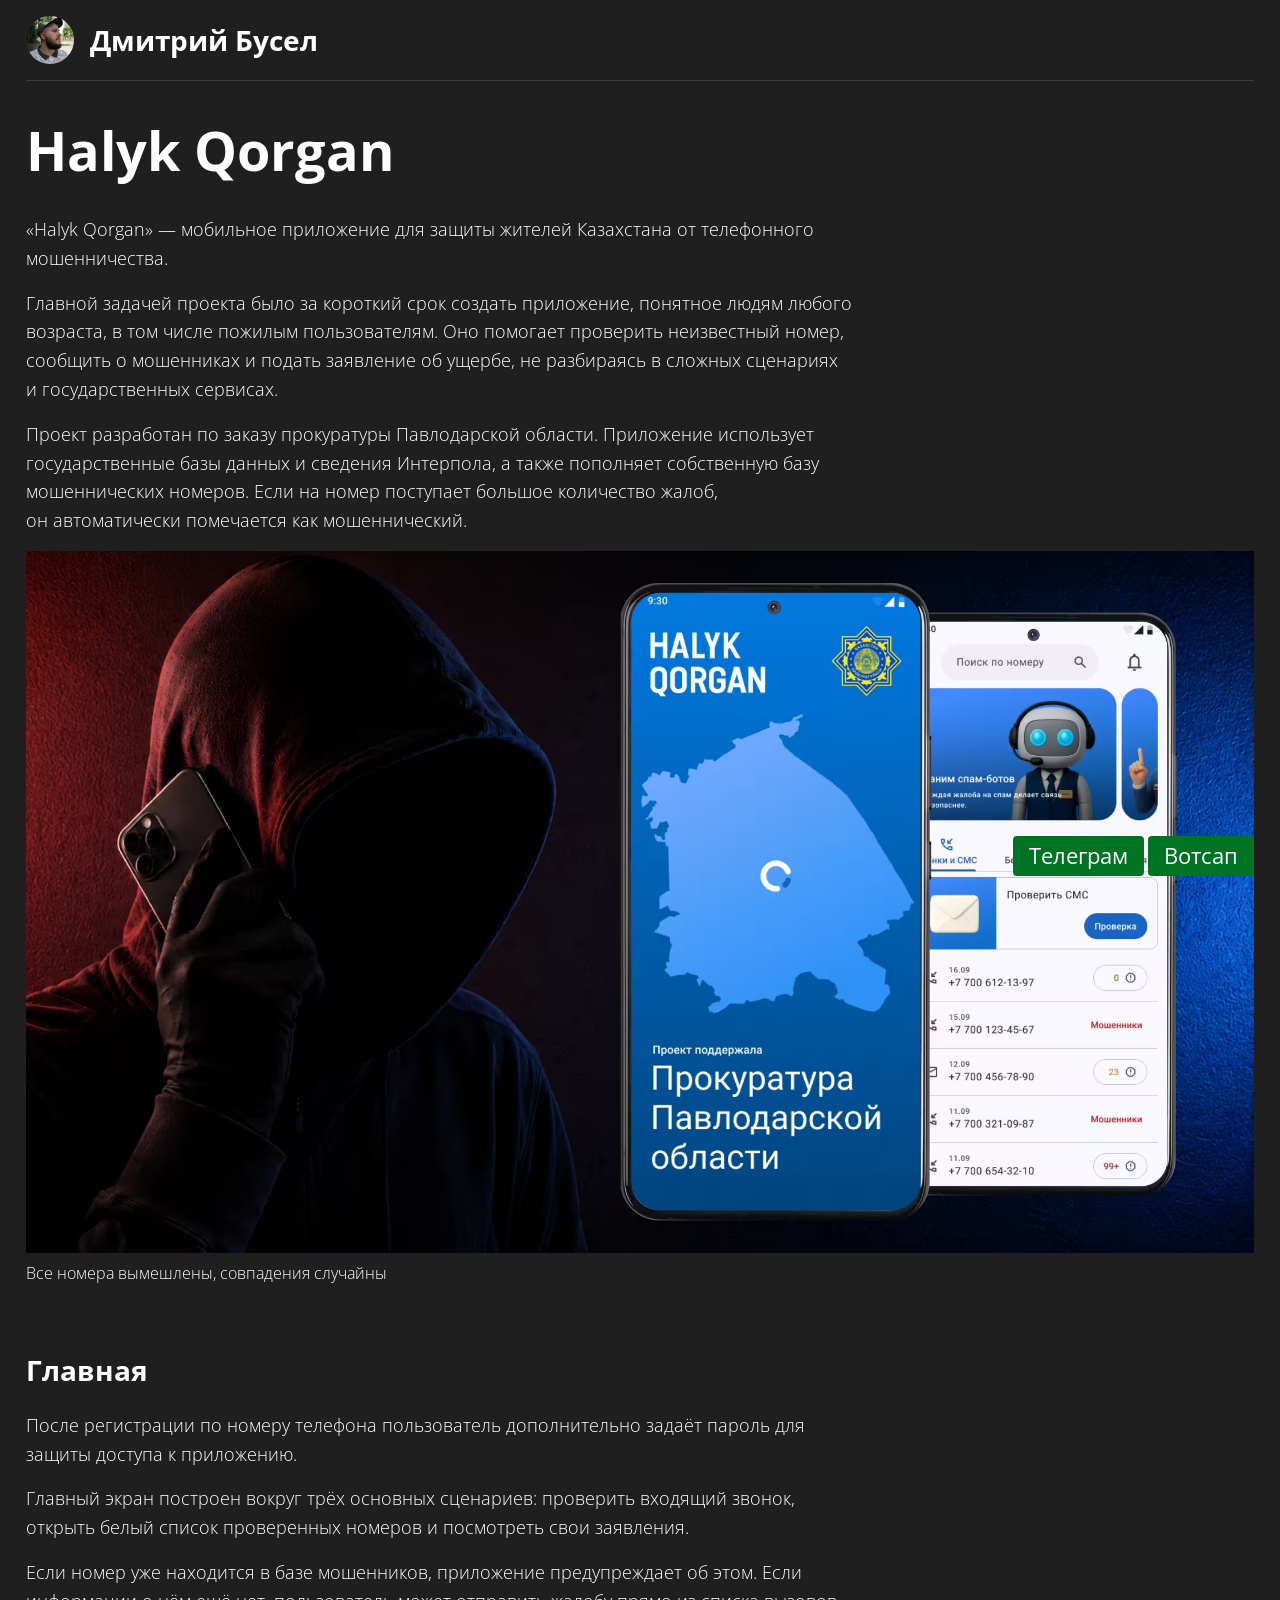
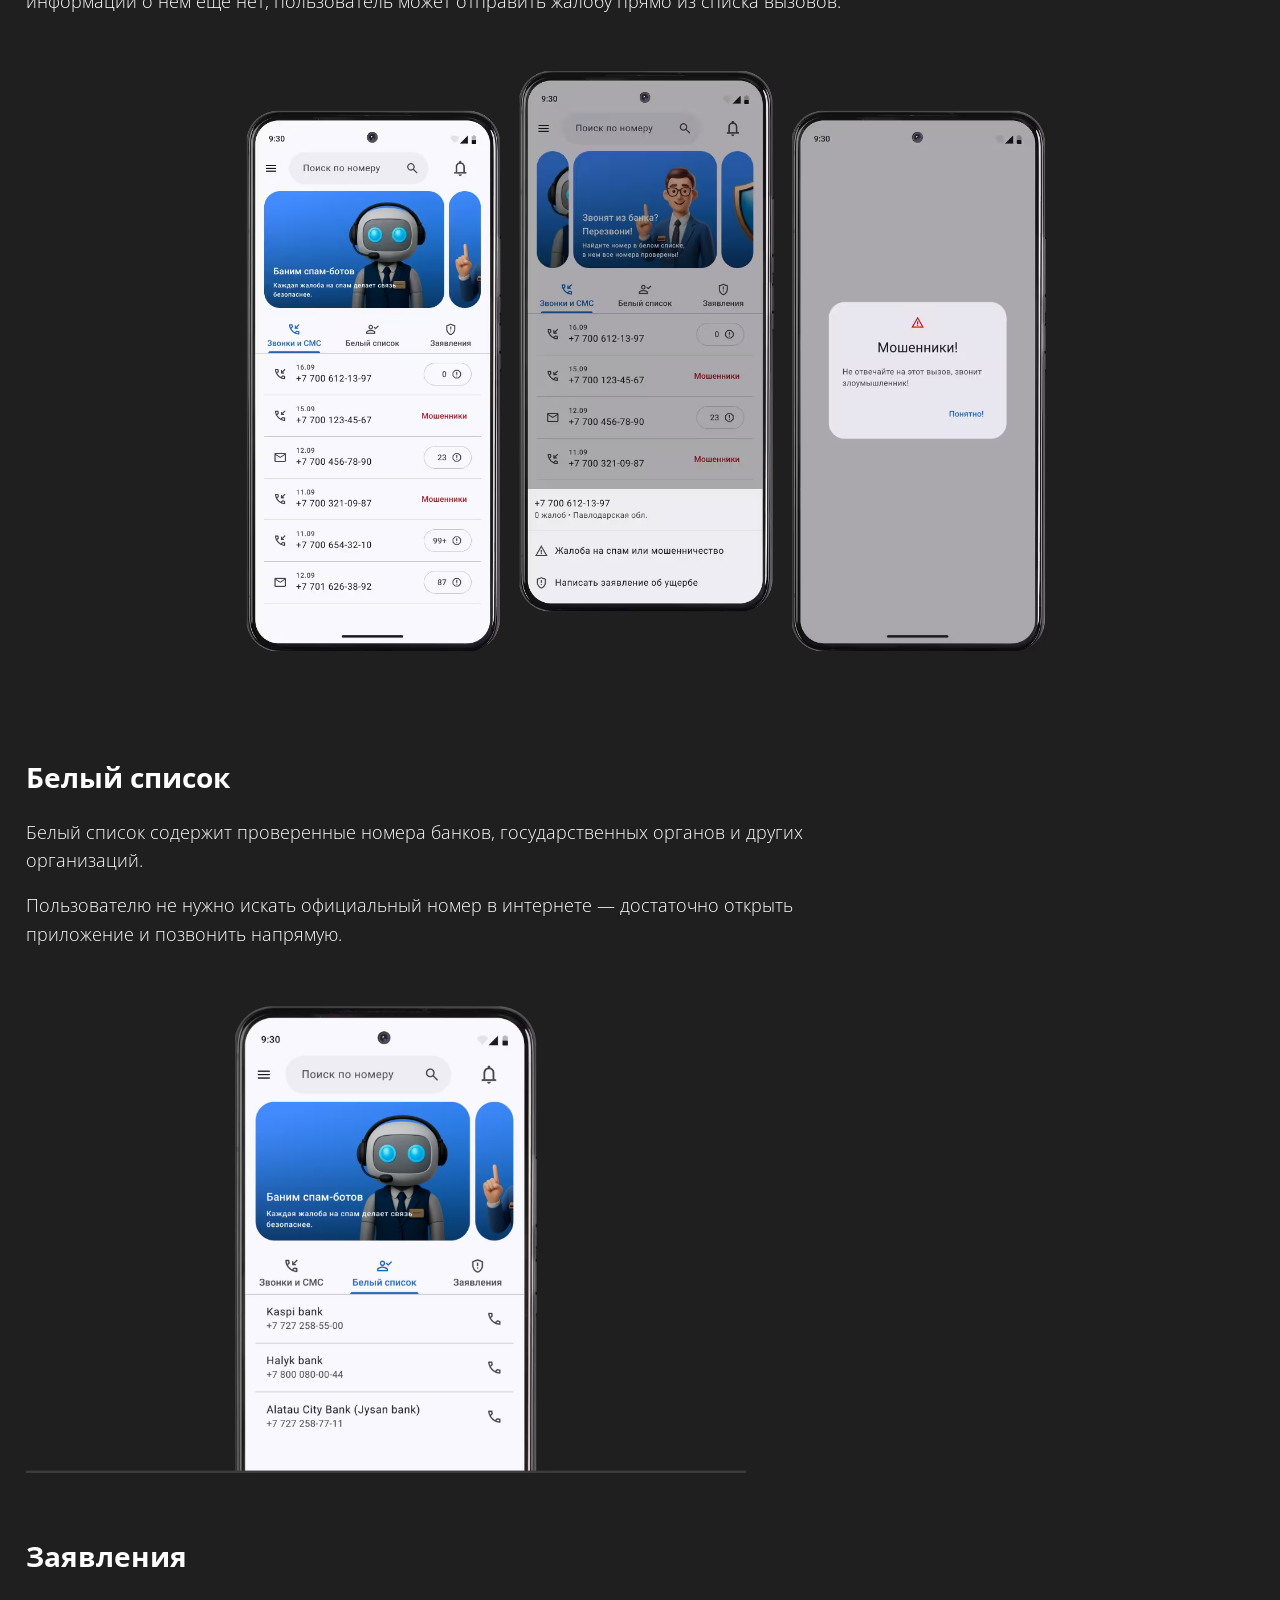
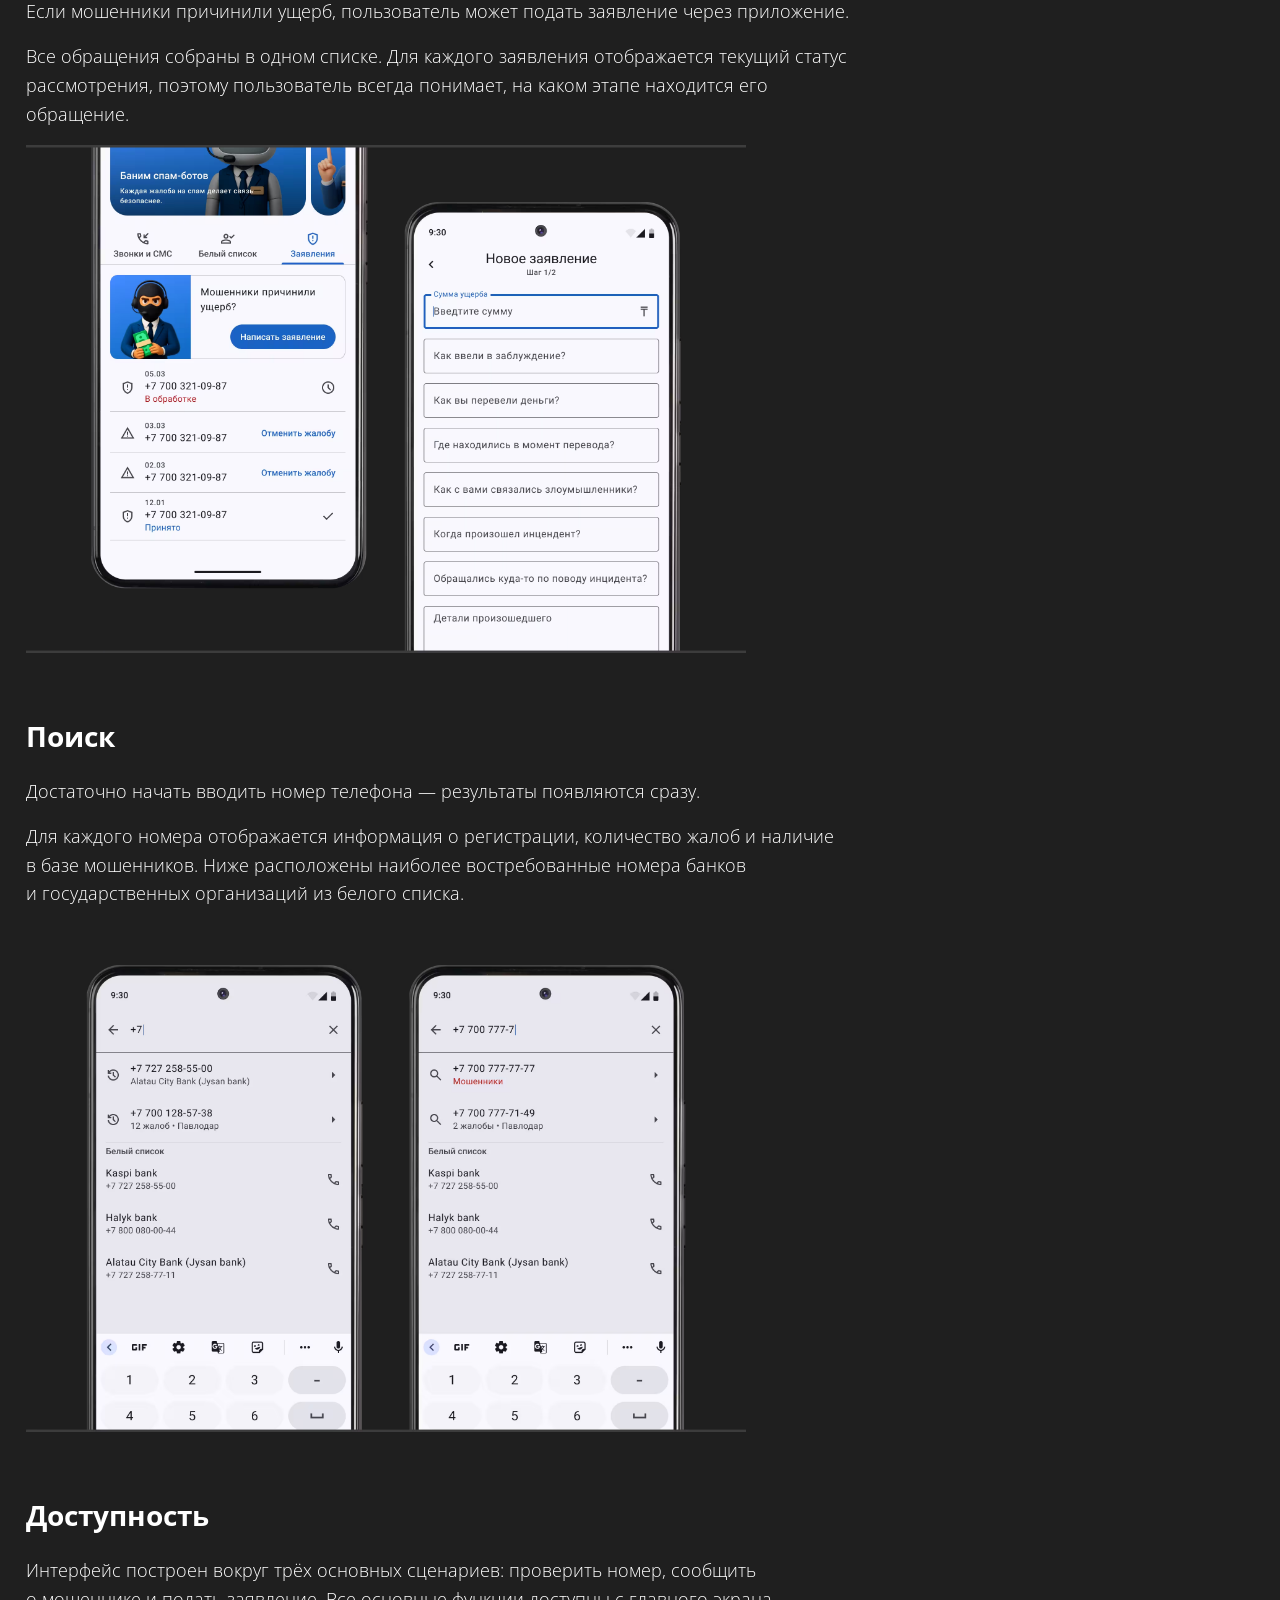
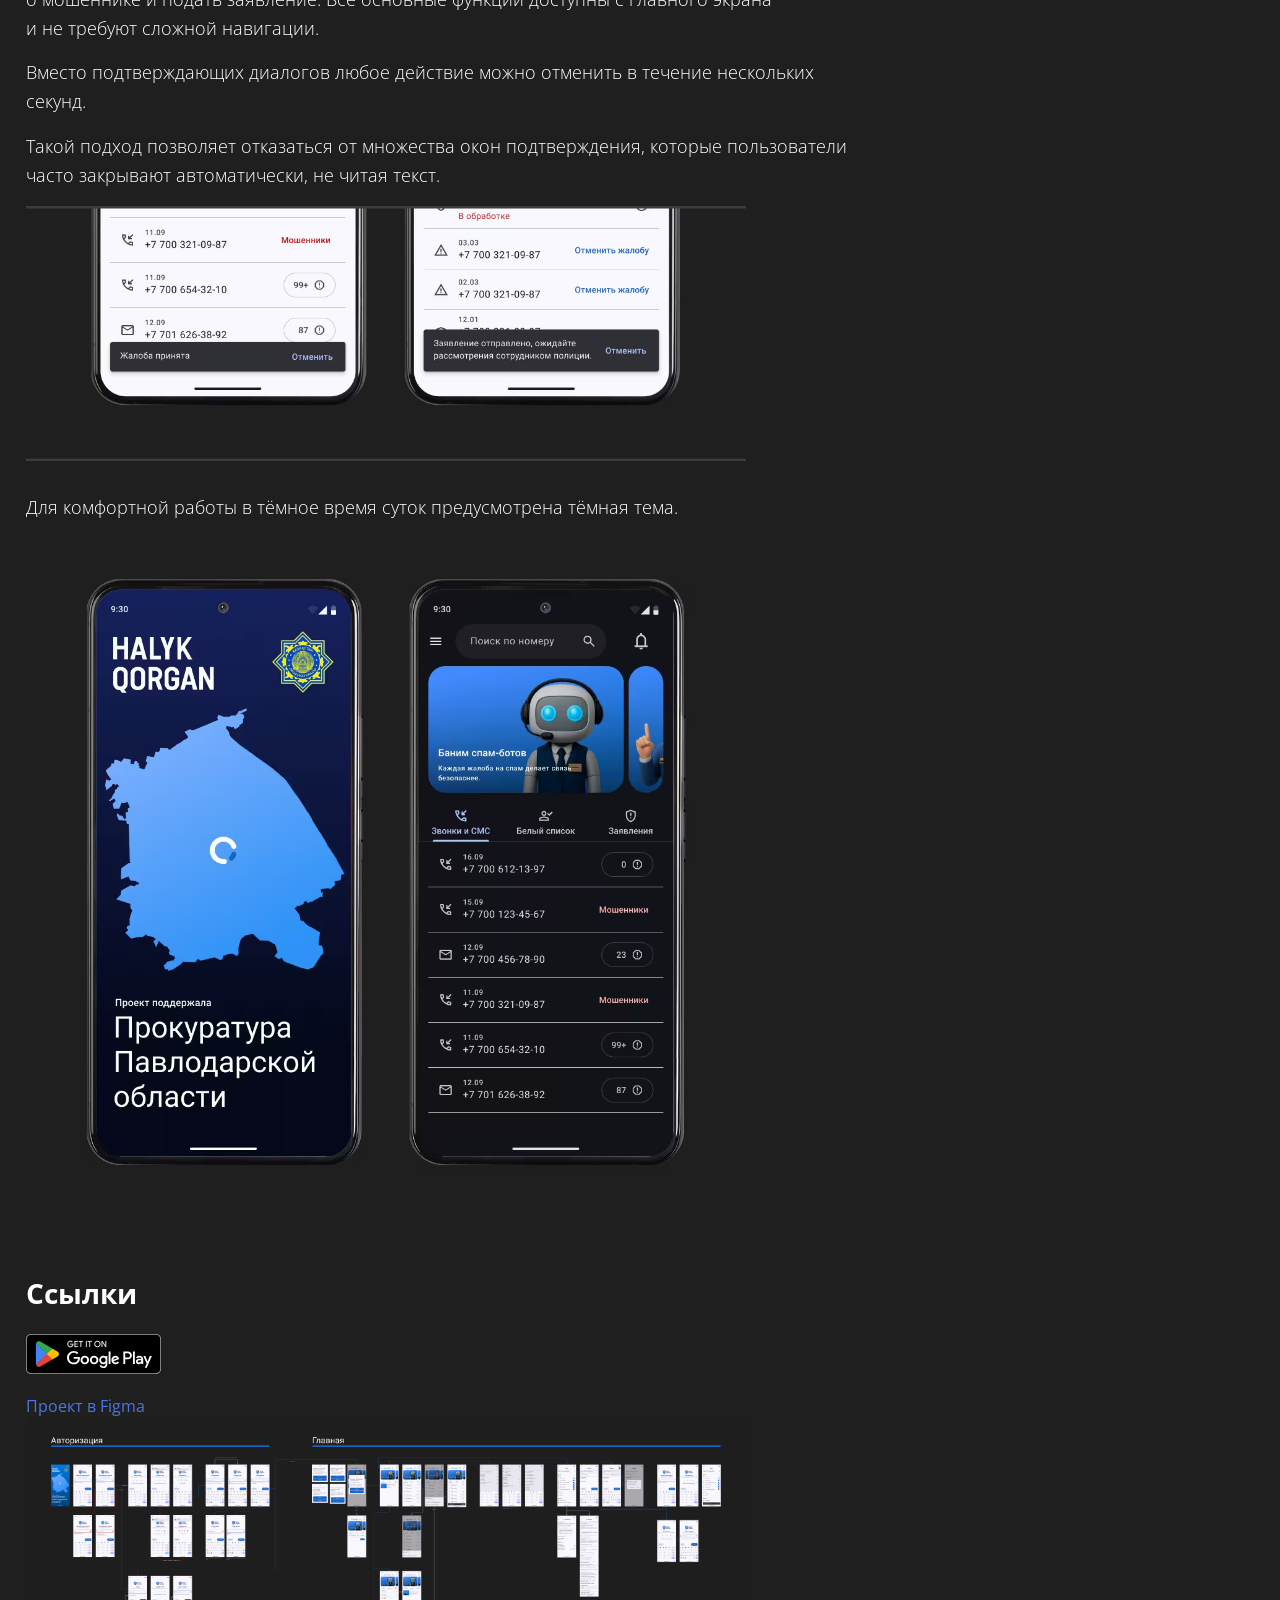
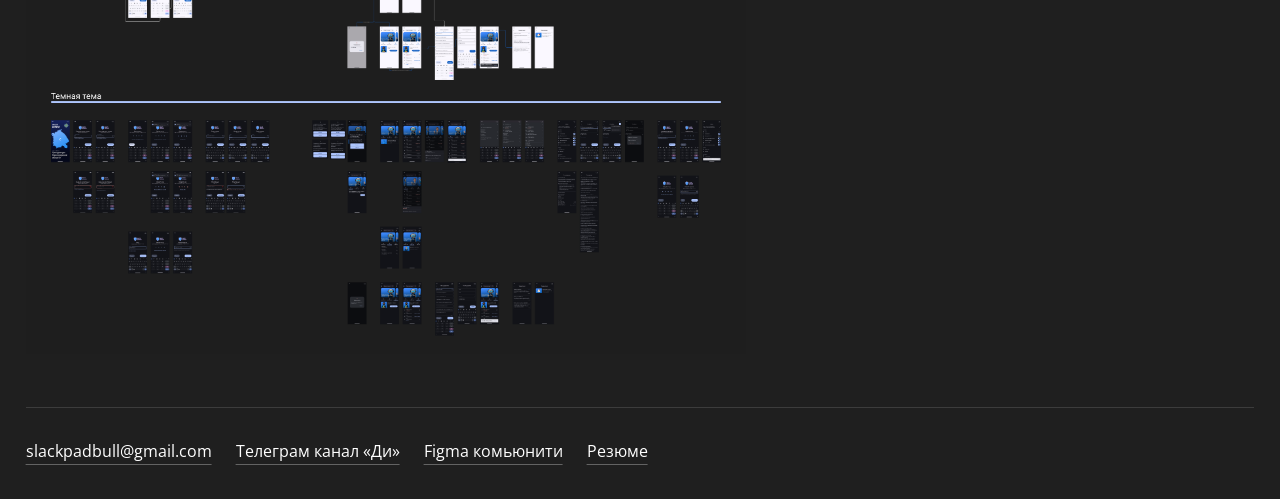
==== commit 47963d86: "update" ====
--- a/HalykQorgan/index.html
+++ b/HalykQorgan/index.html
@@ -40,7 +40,7 @@
       </p>
       <div class="project-photo fill">
         <img src="./images/main.avif" alt="Приложение против мошенников">
-        <p>Все номера вымешленны, совпадения случайны</p>
+        <p>Все номера вымешлены, совпадения случайны</p>
       </div>
 
       <h2>Главная</h2>
--- a/assets/css/style.css
+++ b/assets/css/style.css
@@ -170,18 +170,18 @@
 .portfolio-cards {
     display: flex;
     flex-wrap: wrap;
-    gap: 24px 16px;
+    gap: 16px 16px;
 }
 
 .card {
     display: inline-flex;
     flex-direction: column;
     gap: 8px;
-    min-width: 220px;
+    min-width: 200px;
     cursor: pointer;
 }
 .card-image {
-    height: 220px;
+    height: 200px;
 }
 .card-image img {
     height: 100%;
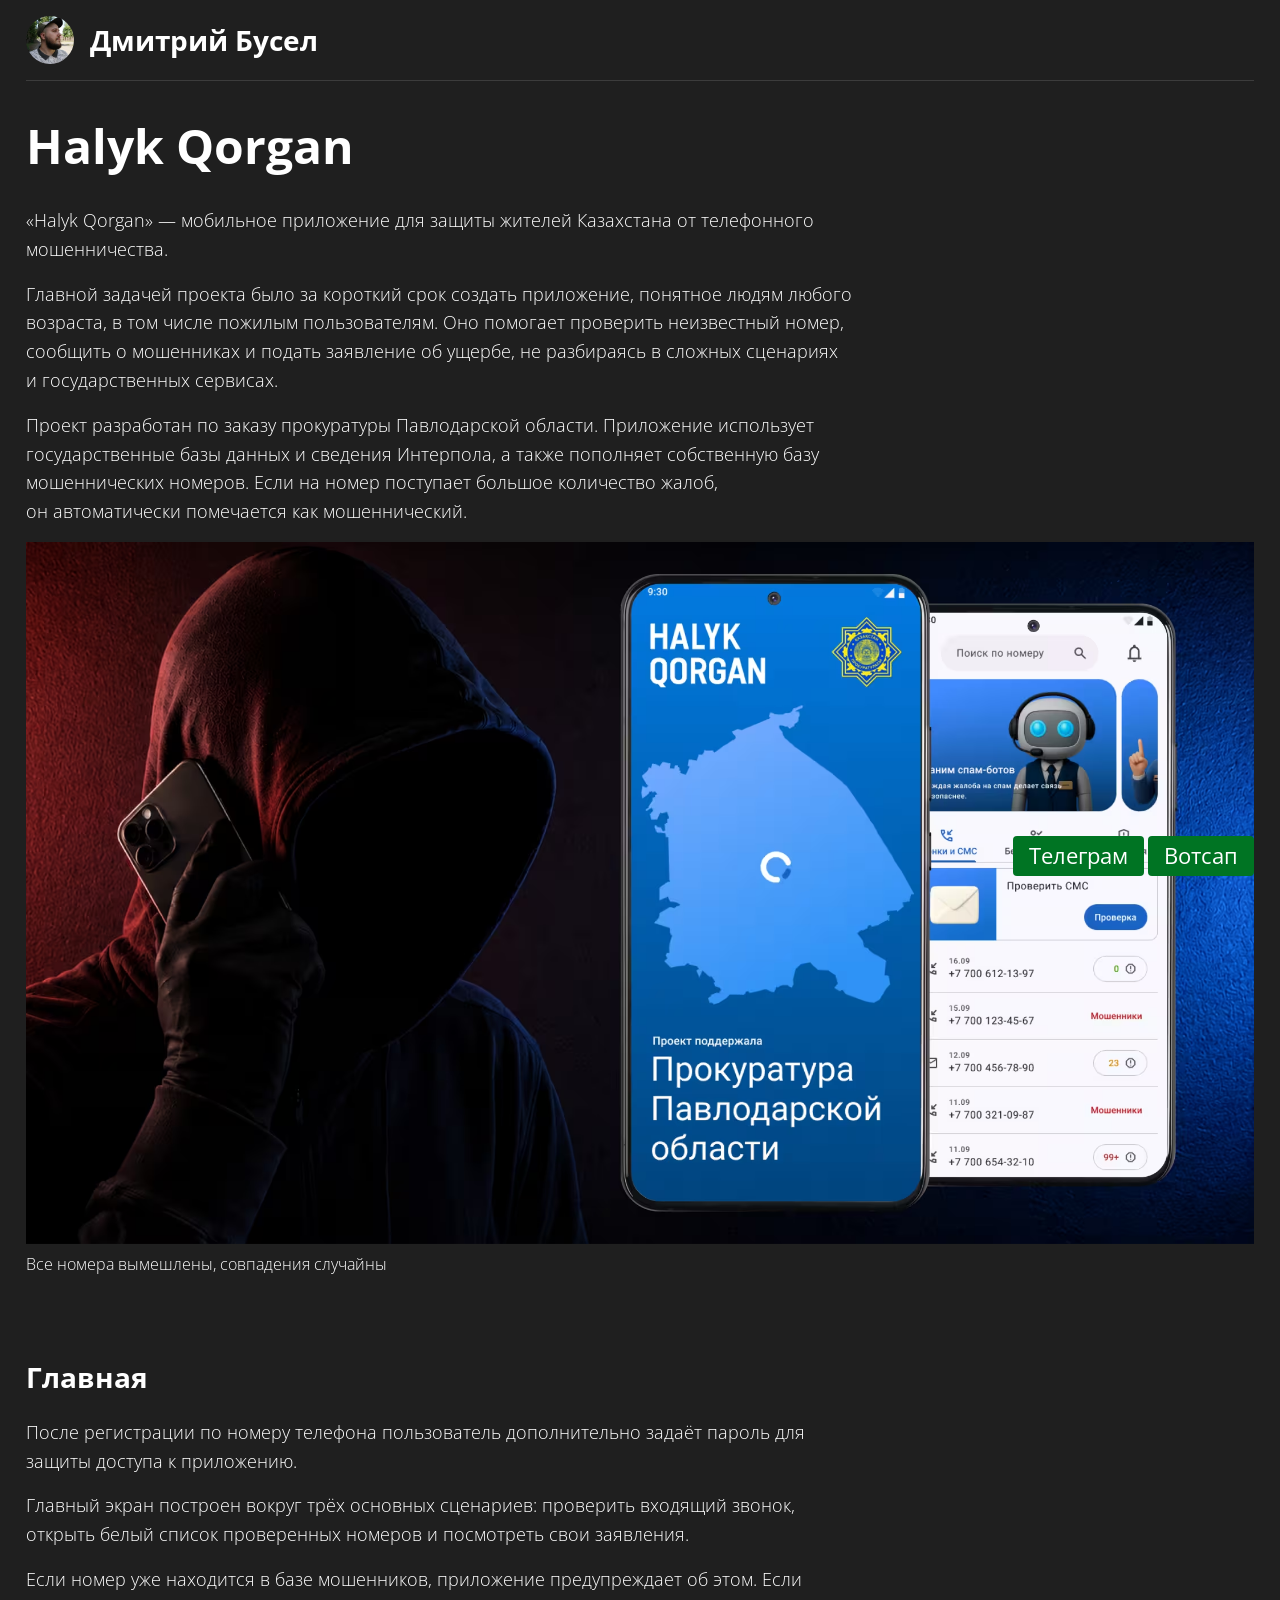
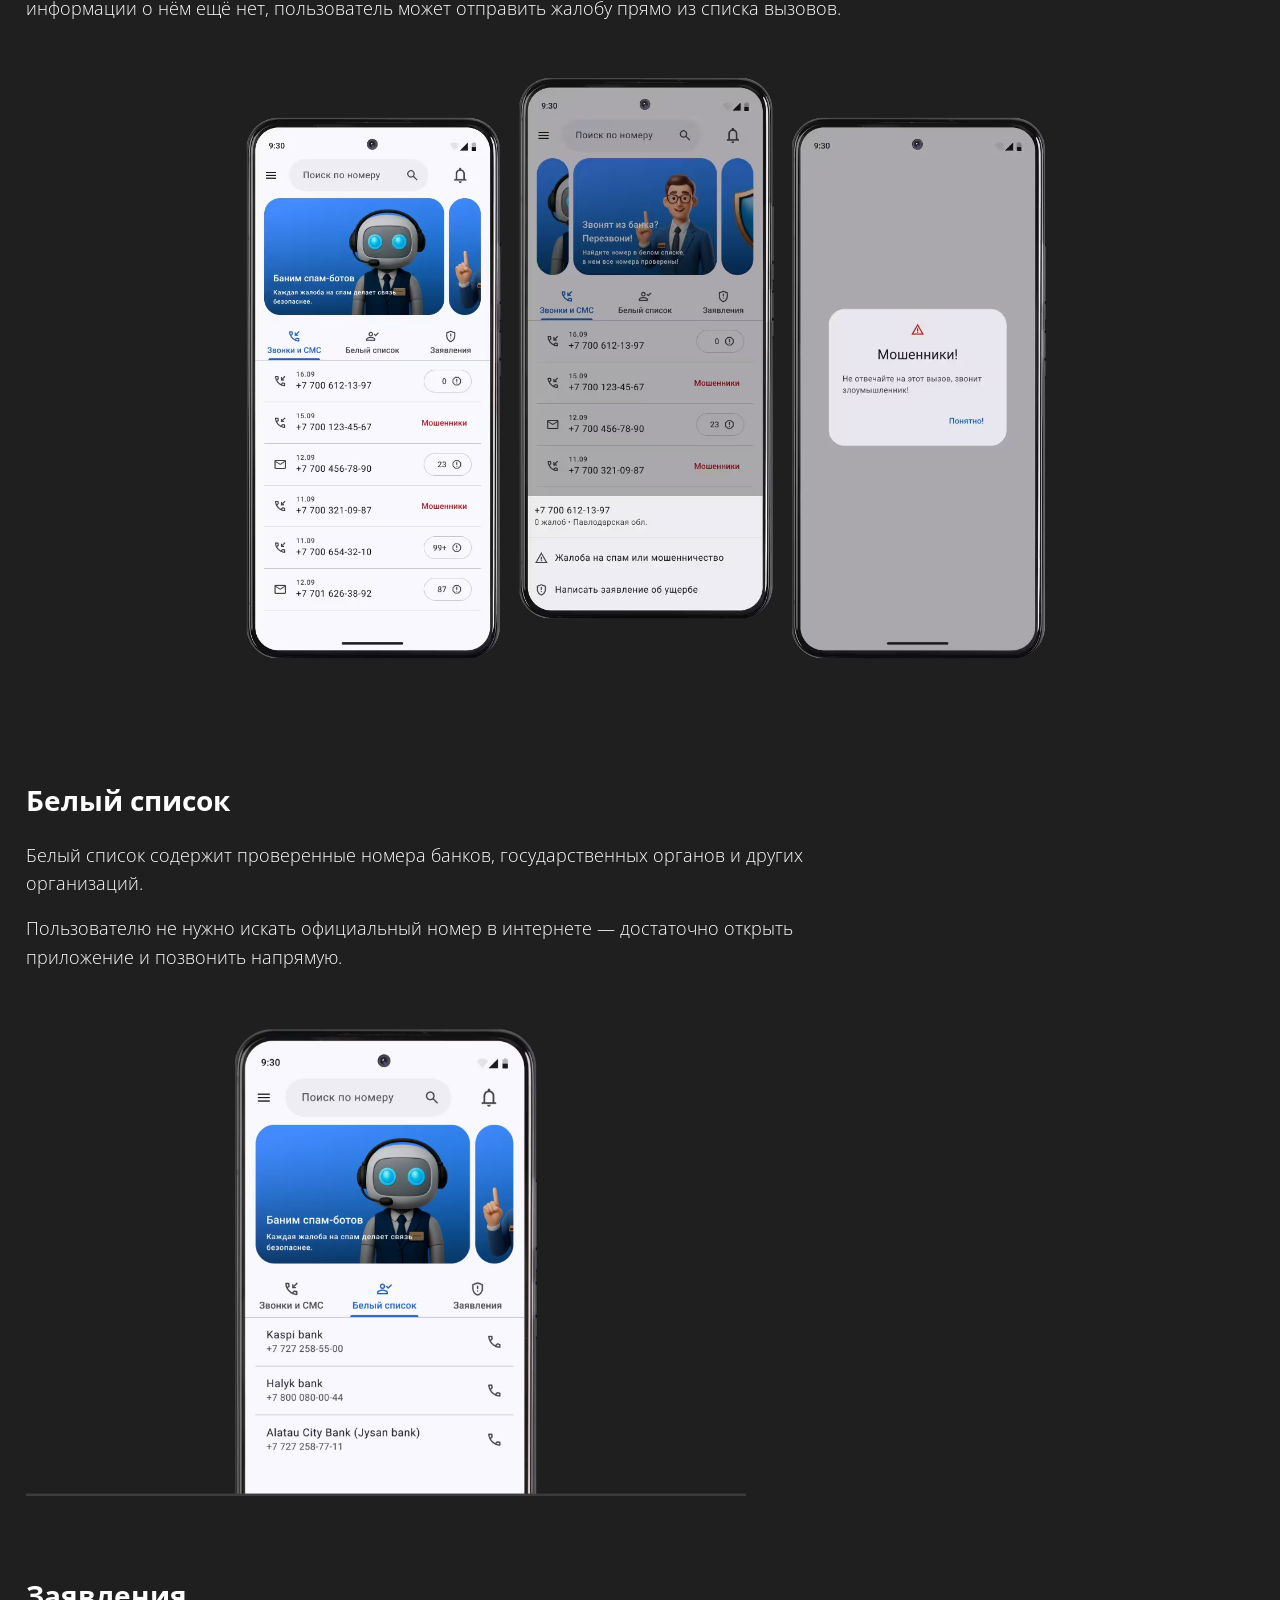
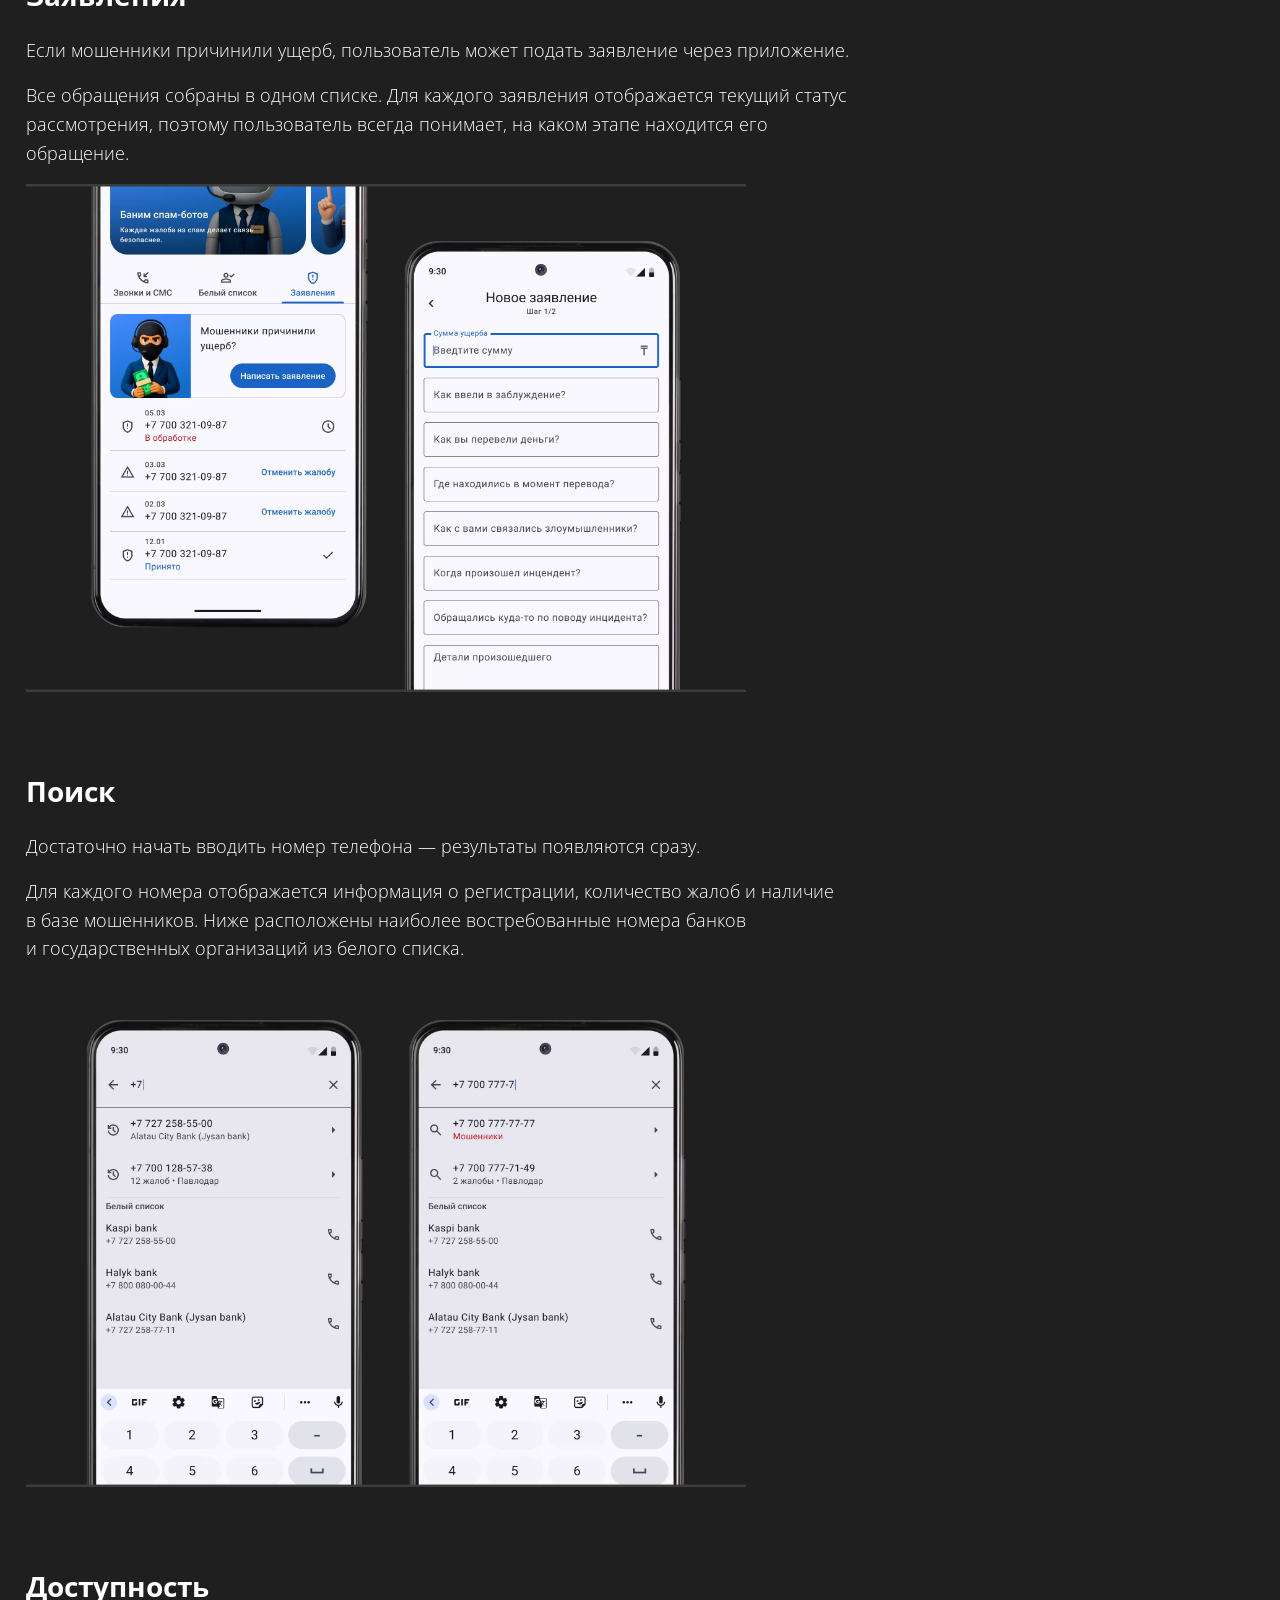
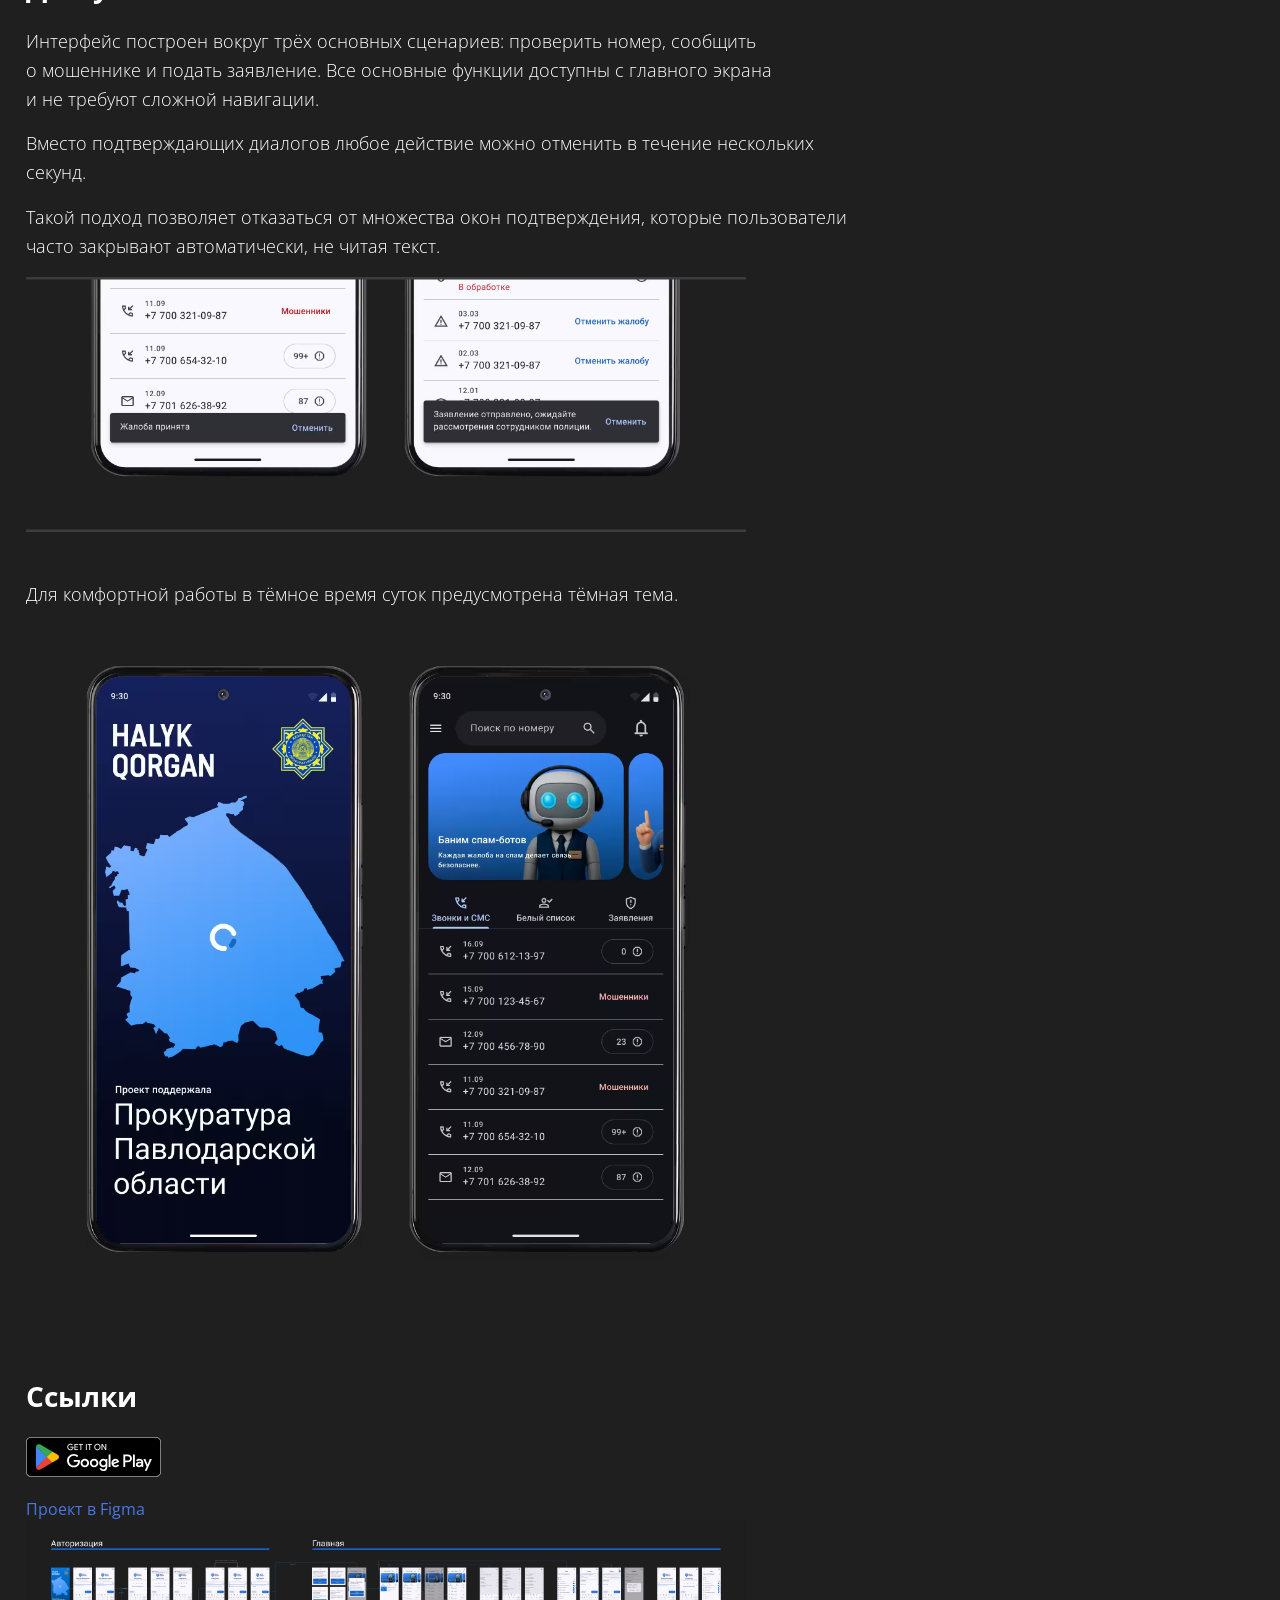
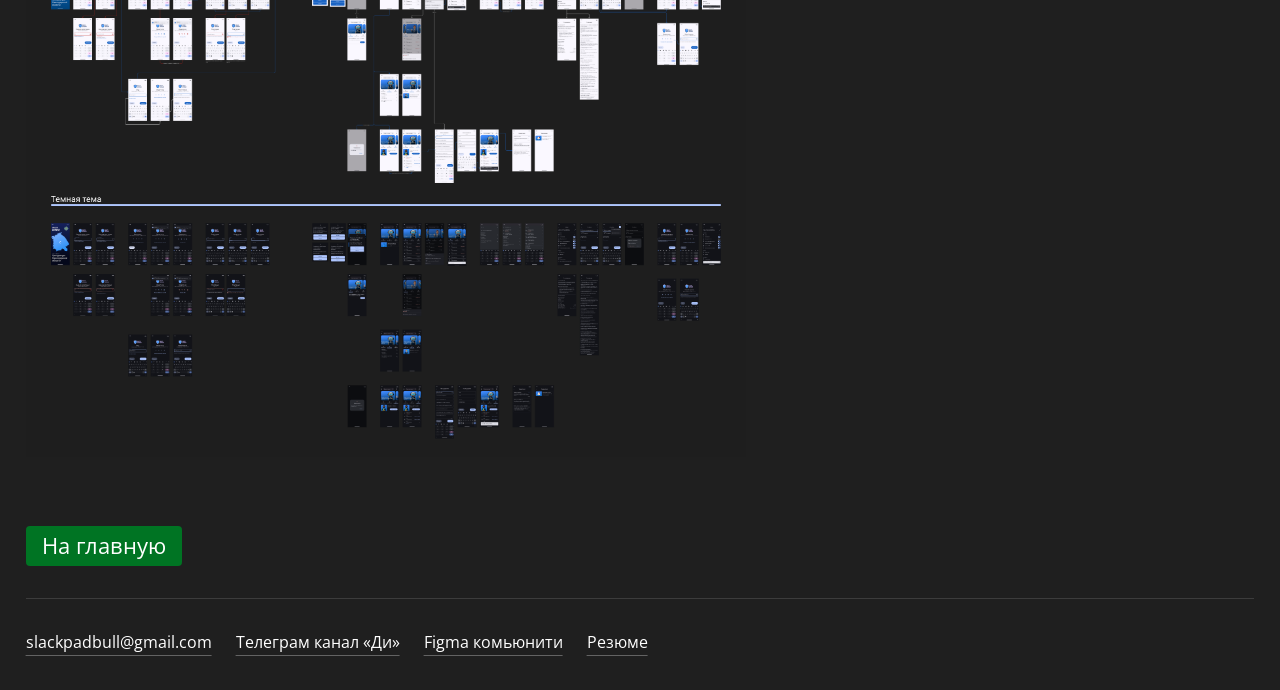
==== commit e0f044ed: "Orzu" ====
--- a/HalykQorgan/index.html
+++ b/HalykQorgan/index.html
@@ -113,6 +113,9 @@
         <!-- <p>Текст под фото</p> -->
         </div>
       </div>
+      
+      <a class="btn" href="/">На главную</a>
+
     </div>
 
   </main>
--- a/assets/css/style.css
+++ b/assets/css/style.css
@@ -41,7 +41,7 @@
 }
 
 h1 {
-    font-size: 54px;
+    font-size: 48px;
     font-weight: 700;
 }
 @media (max-width: 800px) {
@@ -248,12 +248,13 @@
     width: 100%;
 }
 
-.project-photo {
+.project-photo,
+.case-video {
     display: flex;
     flex-direction: column;
     gap: 8px;
     max-width: 720px;
-    margin-bottom: 16px;
+    margin-bottom: 32px;
 }
 
 .project-photo p {
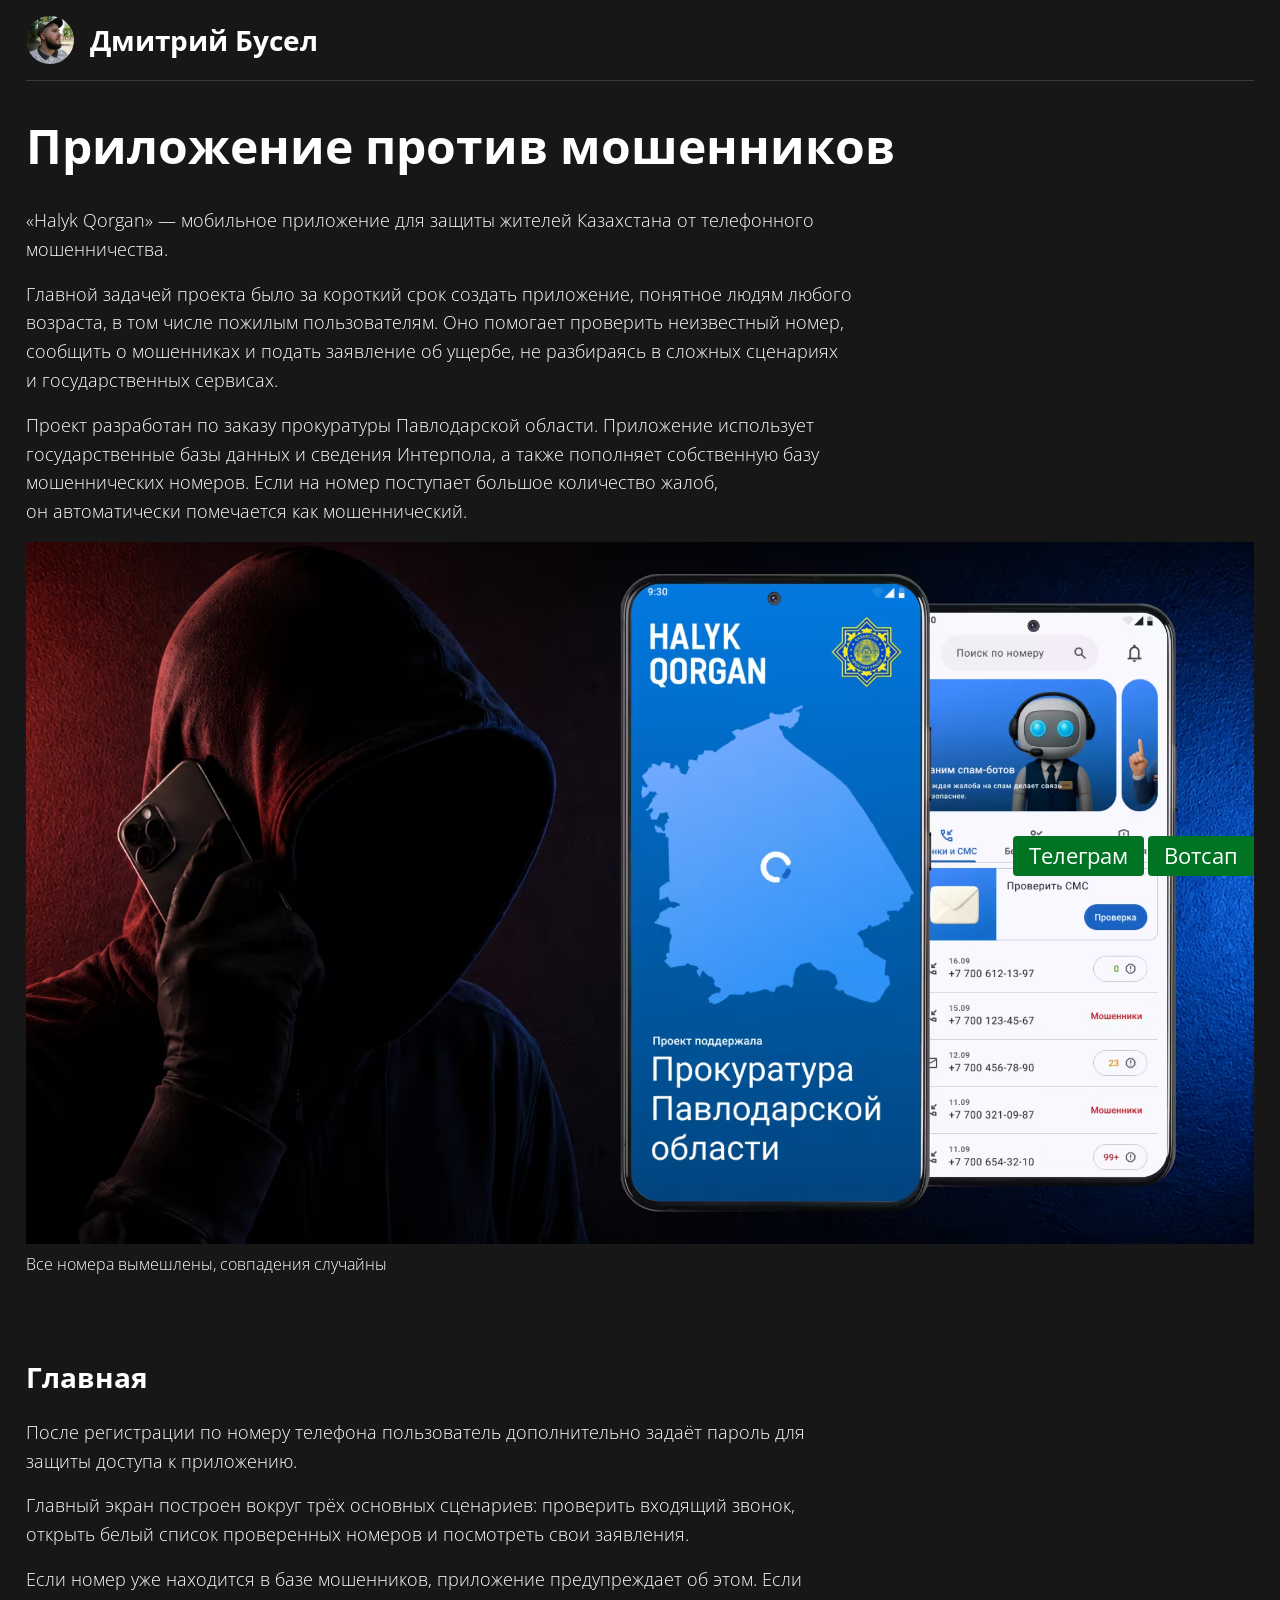
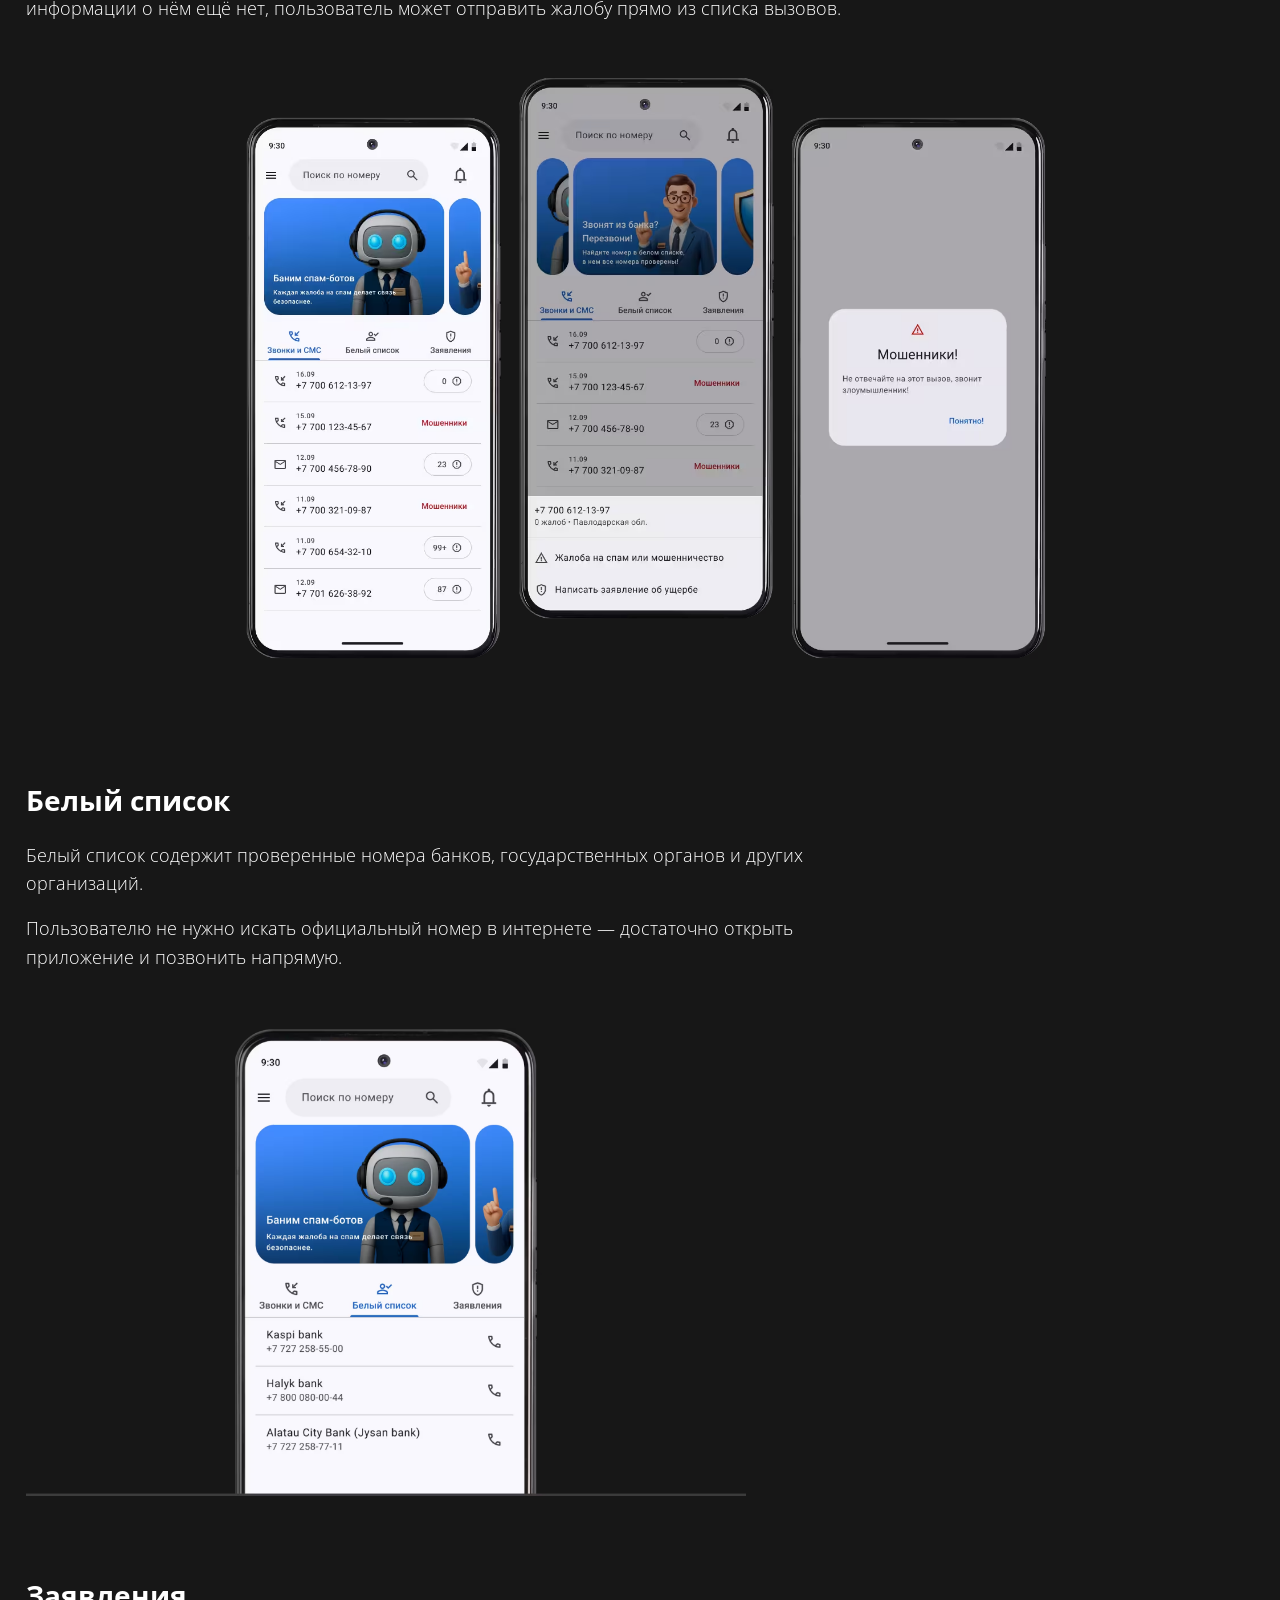
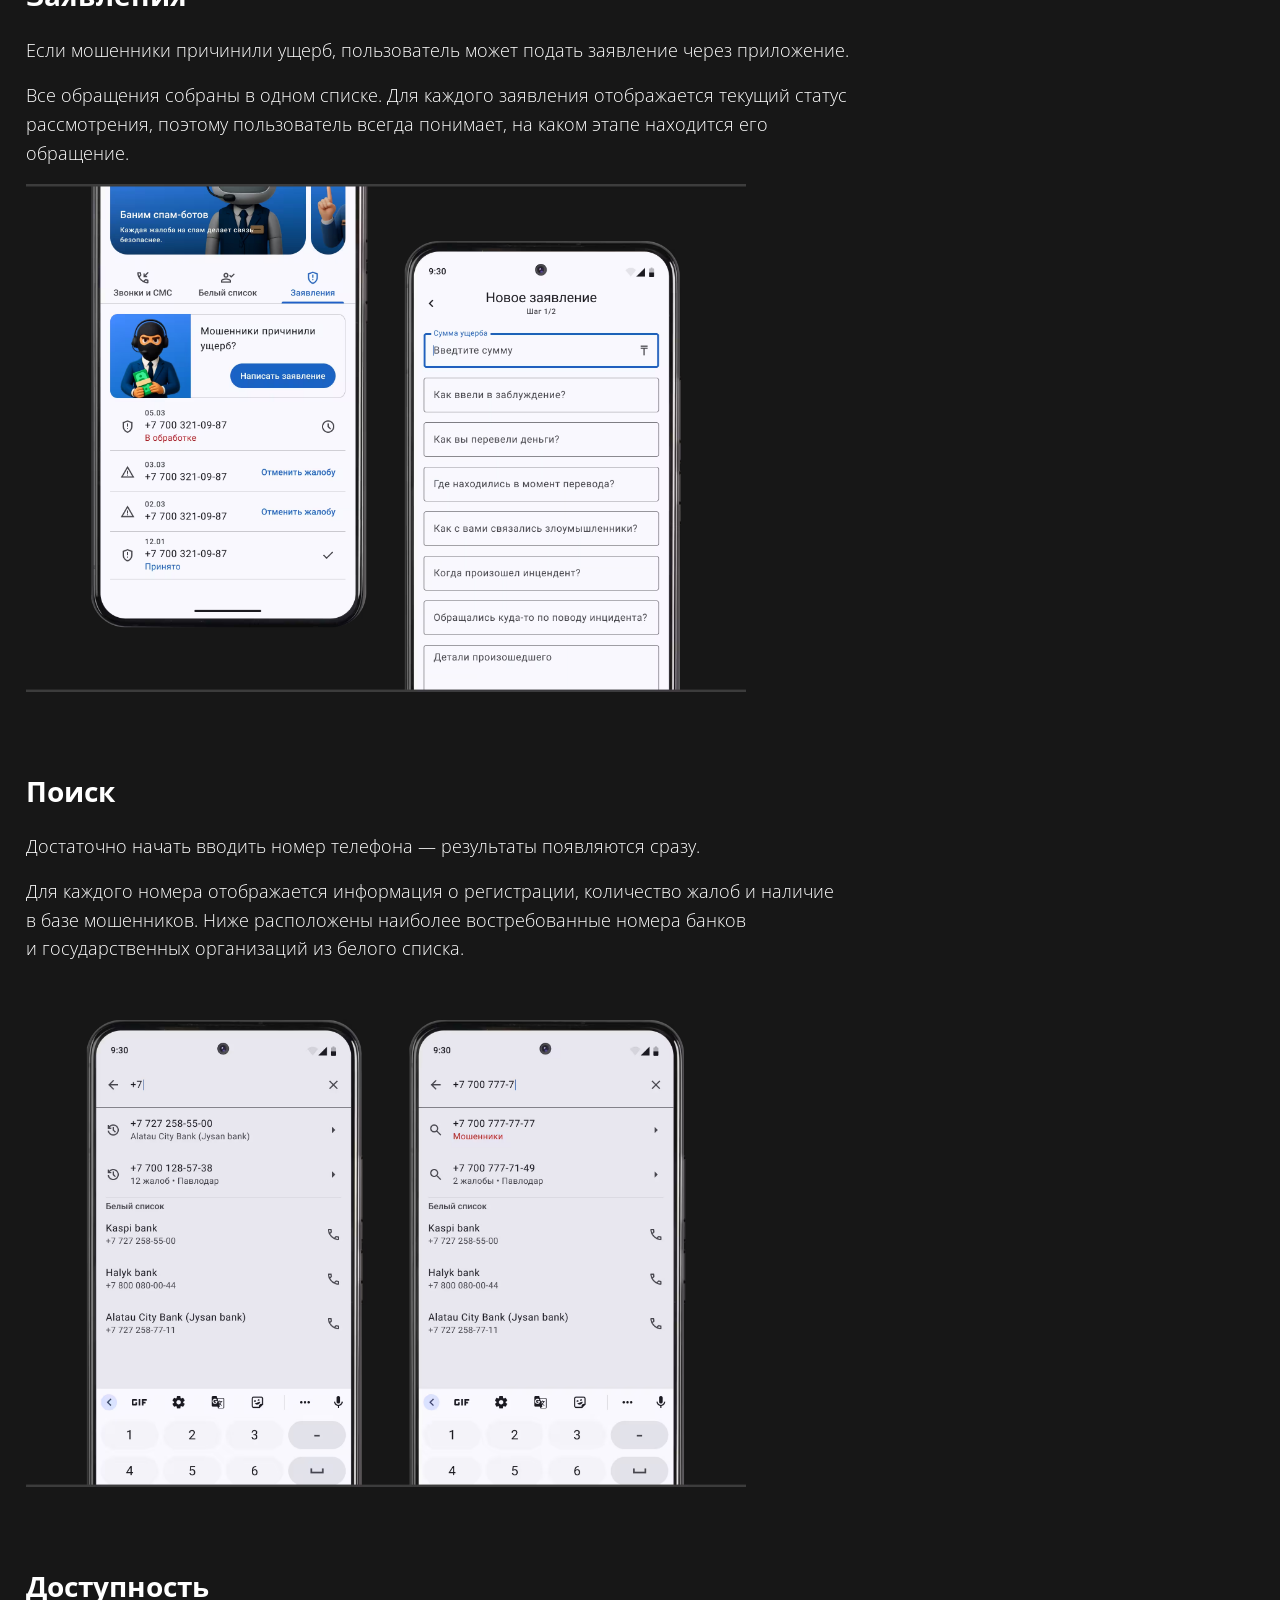
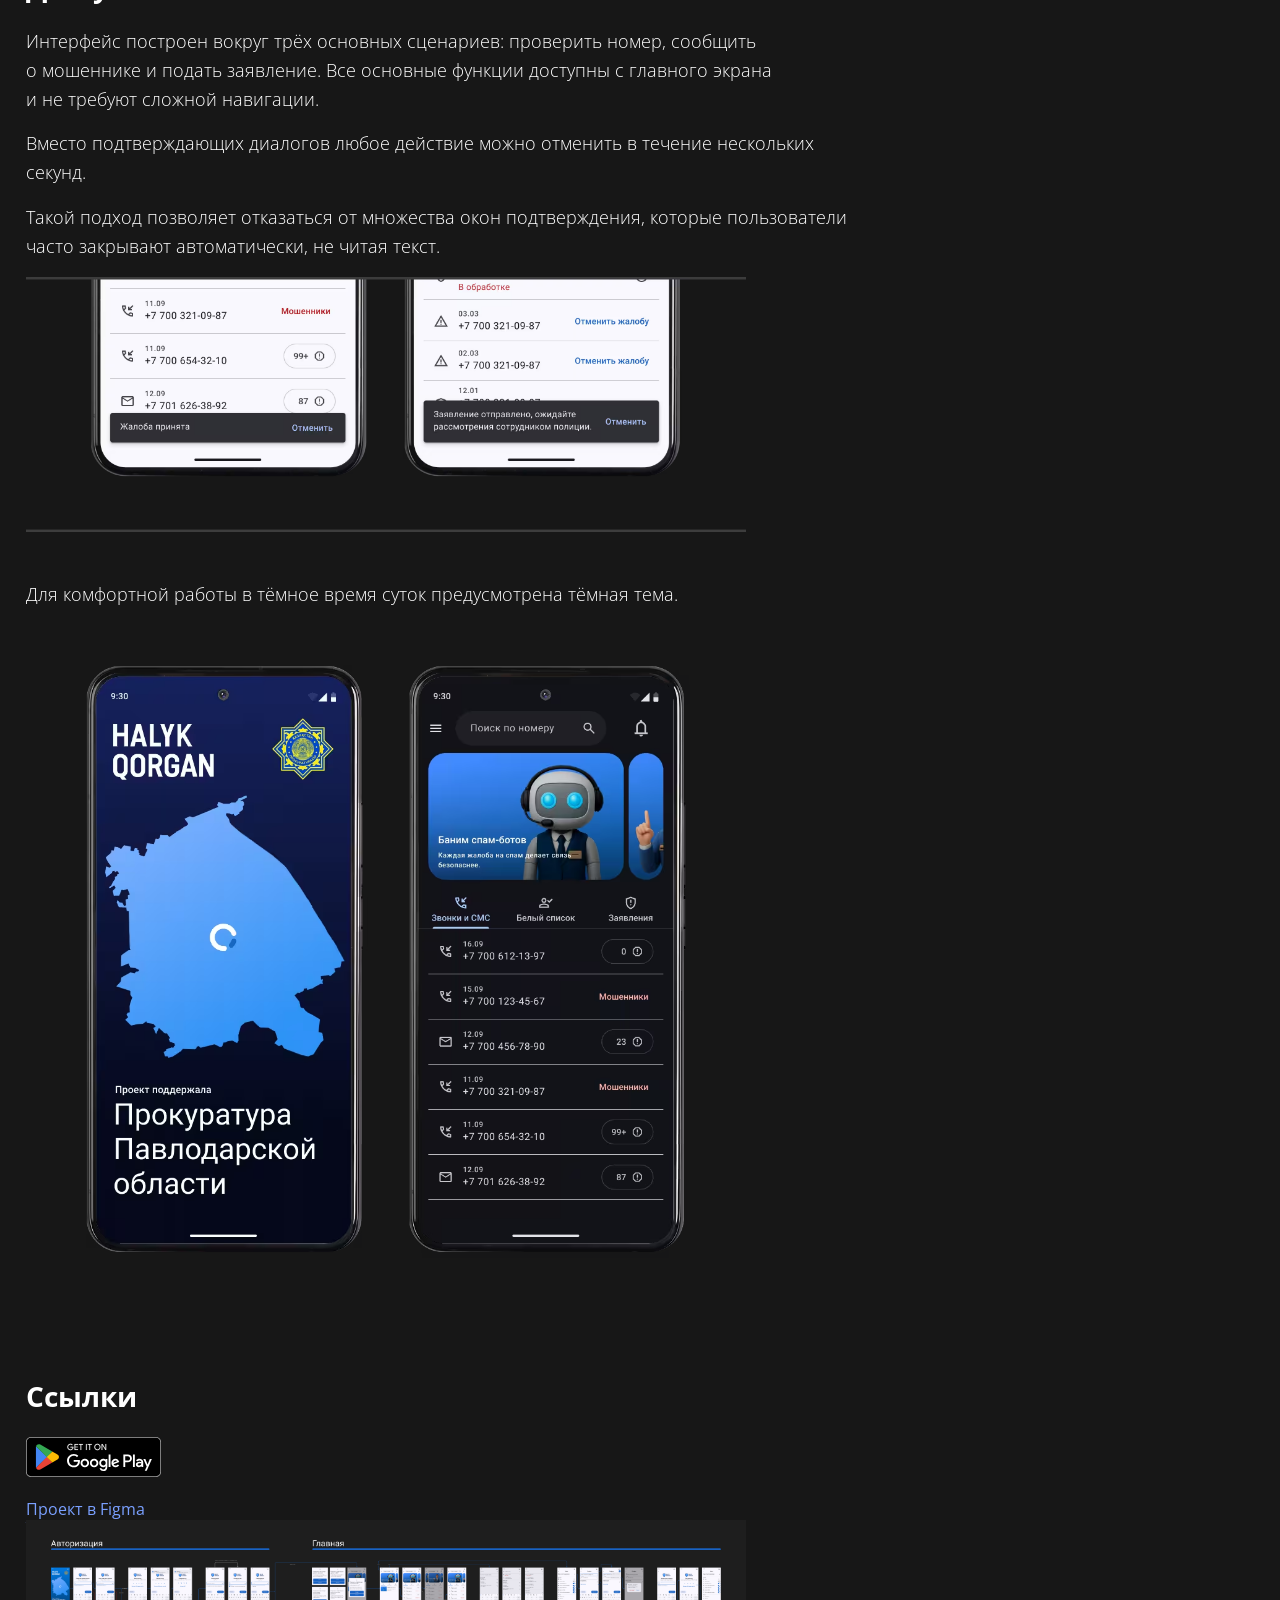
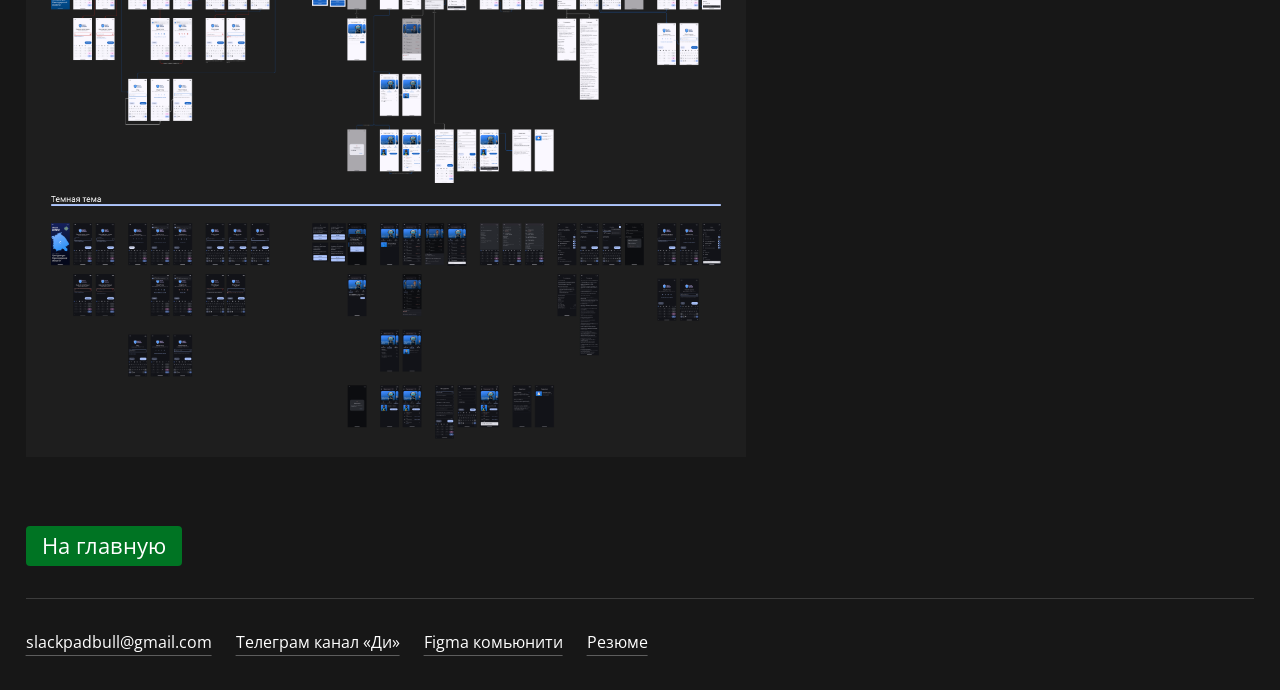
==== commit e6855ae8: "izmir" ====
--- a/HalykQorgan/index.html
+++ b/HalykQorgan/index.html
@@ -31,7 +31,7 @@
   <main>
     <div class="project-loyaut">
 
-      <h1>Halyk Qorgan</h1>
+      <h1>Приложение против мошенников</h1>
       <p>&laquo;Halyk Qorgan&raquo;&nbsp;&mdash; мобильное приложение для защиты жителей Казахстана от&nbsp;телефонного мошенничества.
       </p>
       <p>Главной задачей проекта было за&nbsp;короткий срок создать приложение, понятное людям любого возраста, в&nbsp;том числе пожилым пользователям. Оно помогает проверить неизвестный номер, сообщить о&nbsp;мошенниках и&nbsp;подать заявление об&nbsp;ущербе, не&nbsp;разбираясь в&nbsp;сложных сценариях и&nbsp;государственных сервисах.
--- a/assets/css/style.css
+++ b/assets/css/style.css
@@ -1,7 +1,7 @@
 :root {
-    --bg: #1f1f1f;
+    --bg: #171717;
     --text: #ffffff;
-    --link: #4a77e6;
+    --link: #7AA0FF;
     --accent: #007423;
     --border: #3c3c3c;
     --radius: 4px;
